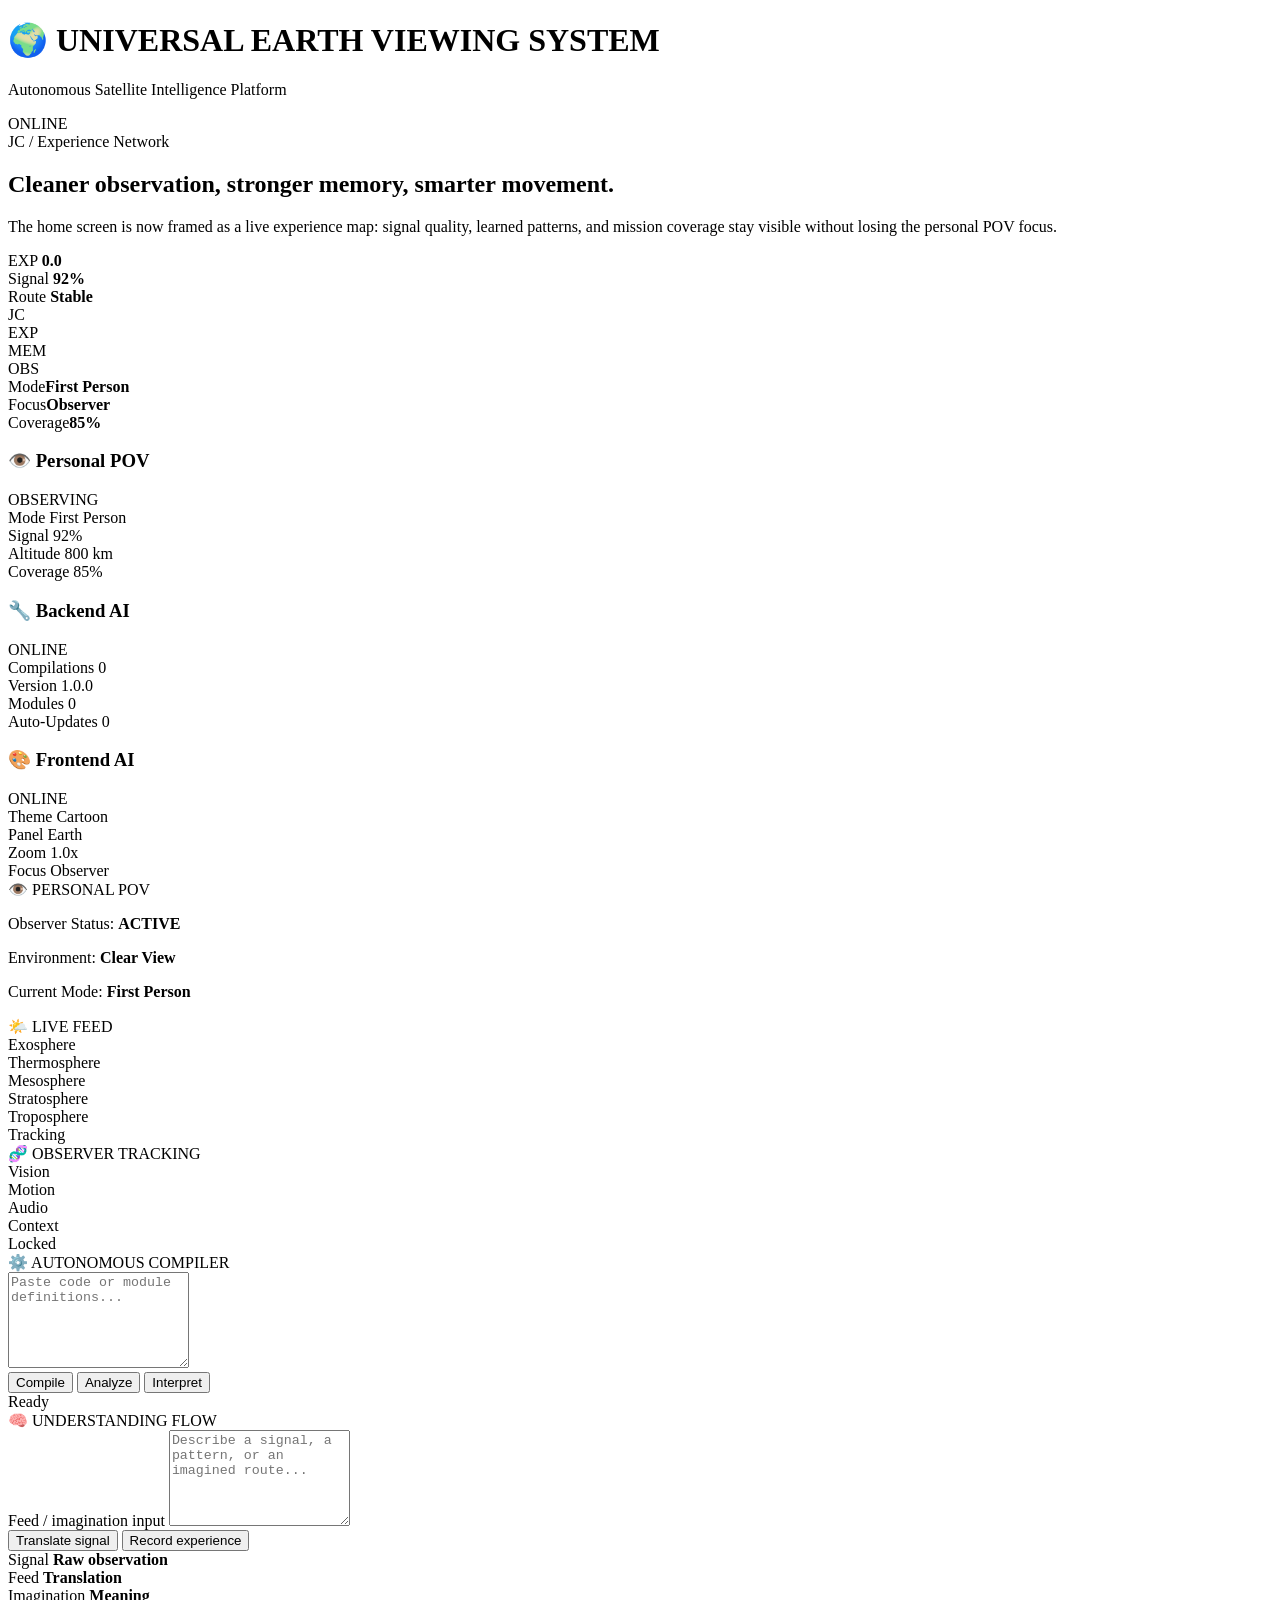
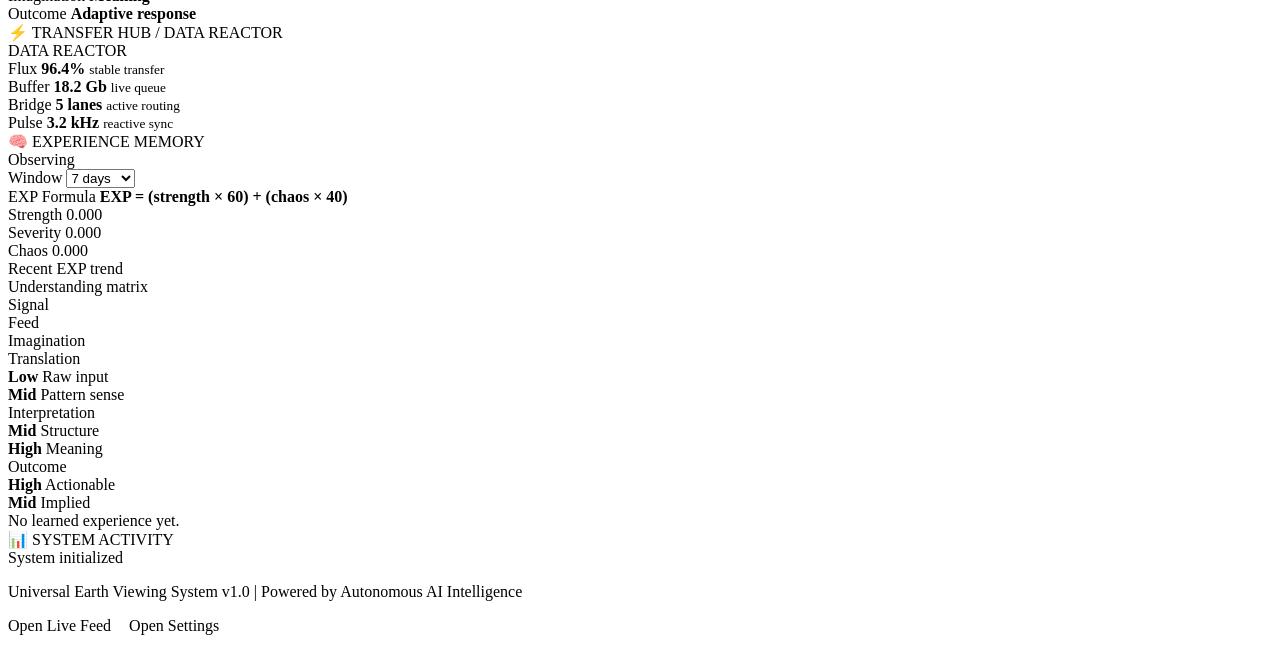
==== static/index.html @ 47e28f57 "Apply remaining changes Co-authored-by: jackcrouch3134-stack <340482380+jackcrouch3134-stack@users.n" ====
<!DOCTYPE html>
<html>
<head>
    <meta charset="UTF-8">
    <meta name="viewport" content="width=device-width, initial-scale=1.0">
    <title>Universal Earth Viewing System</title>
    <link rel="icon" type="image/png" href="/icons/app-icon.png">
    <link rel="apple-touch-icon" href="/icons/app-icon.png">
    <link rel="stylesheet" href="/style.css">
</head>
<body>
    <div class="container">
        <!-- HEADER -->
        <header class="header">
            <div class="header-title">
                <h1>🌍 UNIVERSAL EARTH VIEWING SYSTEM</h1>
                <p class="subtitle">Autonomous Satellite Intelligence Platform</p>
            </div>
            <div class="header-status">
                <div class="status-indicator" id="systemStatus">
                    <span class="pulse"></span> ONLINE
                </div>
            </div>
        </header>

        <section class="mission-panel">
            <div class="mission-brief">
                <div class="eyebrow">JC / Experience Network</div>
                <h2>Cleaner observation, stronger memory, smarter movement.</h2>
                <p>The home screen is now framed as a live experience map: signal quality, learned patterns, and mission coverage stay visible without losing the personal POV focus.</p>
                <div class="mission-stats">
                    <div class="stat-chip">
                        <span class="label">EXP</span>
                        <strong id="missionExpValue">0.0</strong>
                    </div>
                    <div class="stat-chip">
                        <span class="label">Signal</span>
                        <strong id="missionSignalValue">92%</strong>
                    </div>
                    <div class="stat-chip">
                        <span class="label">Route</span>
                        <strong id="missionRouteValue">Stable</strong>
                    </div>
                </div>
            </div>
            <div class="map-panel">
                <div class="mini-map">
                    <div class="map-grid"></div>
                    <div class="map-route route-one"></div>
                    <div class="map-route route-two"></div>
                    <div class="map-node node-alpha"><span>JC</span></div>
                    <div class="map-node node-beta"><span>EXP</span></div>
                    <div class="map-node node-gamma"><span>MEM</span></div>
                    <div class="map-node node-delta"><span>OBS</span></div>
                    <div class="map-scan"></div>
                </div>
                <div class="mini-hud">
                    <div class="hud-item"><span>Mode</span><strong id="hudModeValue">First Person</strong></div>
                    <div class="hud-item"><span>Focus</span><strong id="hudFocusValue">Observer</strong></div>
                    <div class="hud-item"><span>Coverage</span><strong id="coverageValue">85%</strong></div>
                </div>
            </div>
        </section>

        <!-- THREE AI AGENTS STATUS -->
        <section class="agents-panel personal-pov-overview">
            <div class="agent-card backend-ai personal-focus">
                <div class="agent-header">
                    <h3>👁️ Personal POV</h3>
                    <span class="agent-status online" id="userModeStatus">OBSERVING</span>
                </div>
                <div class="agent-metrics">
                    <div class="metric">
                        <span class="label">Mode</span>
                        <span class="value" id="personalMode">First Person</span>
                    </div>
                    <div class="metric">
                        <span class="label">Signal</span>
                        <span class="value" id="signalQuality">92%</span>
                    </div>
                    <div class="metric">
                        <span class="label">Altitude</span>
                        <span class="value" id="altitudeValue">800 km</span>
                    </div>
                    <div class="metric">
                        <span class="label">Coverage</span>
                        <span class="value" id="coverageValueSecondary">85%</span>
                    </div>
                </div>
            </div>

            <div class="agent-card backend-ai">
                <div class="agent-header">
                    <h3>🔧 Backend AI</h3>
                    <span class="agent-status online" id="backendStatus">ONLINE</span>
                </div>
                <div class="agent-metrics">
                    <div class="metric">
                        <span class="label">Compilations</span>
                        <span class="value" id="compilationCount">0</span>
                    </div>
                    <div class="metric">
                        <span class="label">Version</span>
                        <span class="value" id="versionDisplay">1.0.0</span>
                    </div>
                    <div class="metric">
                        <span class="label">Modules</span>
                        <span class="value" id="moduleCount">0</span>
                    </div>
                    <div class="metric">
                        <span class="label">Auto-Updates</span>
                        <span class="value" id="updateCount">0</span>
                    </div>
                </div>
            </div>

            <div class="agent-card frontend-ai">
                <div class="agent-header">
                    <h3>🎨 Frontend AI</h3>
                    <span class="agent-status online" id="frontendStatus">ONLINE</span>
                </div>
                <div class="agent-metrics">
                    <div class="metric">
                        <span class="label">Theme</span>
                        <span class="value">Cartoon</span>
                    </div>
                    <div class="metric">
                        <span class="label">Panel</span>
                        <span class="value" id="currentPanel">Earth</span>
                    </div>
                    <div class="metric">
                        <span class="label">Zoom</span>
                        <span class="value" id="zoomLevel">1.0x</span>
                    </div>
                    <div class="metric">
                        <span class="label">Focus</span>
                        <span class="value" id="focusName">Observer</span>
                    </div>
                </div>
            </div>
        </section>

        <!-- MAIN VIEWER GRID -->
        <section class="viewer-grid">
            <!-- LEFT PANEL: PERSONAL POV VIEW -->
            <div class="panel satellite-panel personal-pov-panel">
                <div class="panel-header">
                    👁️ PERSONAL POV
                </div>
                <div class="satellite-display" id="satelliteView">
                    <div class="pov-scope">
                        <div class="pov-viewport">
                            <div class="pov-glow"></div>
                            <div class="pov-avatar" aria-label="Personal point of view avatar">
                                <div class="head">
                                    <div class="face">
                                        <span class="eye left"></span>
                                        <span class="eye right"></span>
                                        <span class="mouth"></span>
                                    </div>
                                </div>
                                <div class="shoulders"></div>
                                <div class="camera"></div>
                                <div class="pov-scan-line"></div>
                            </div>
                        </div>
                    </div>
                    <div class="satellite-info personal-summary">
                        <p>Observer Status: <strong id="observerStatus">ACTIVE</strong></p>
                        <p>Environment: <strong id="environmentStatus">Clear View</strong></p>
                        <p>Current Mode: <strong id="currentMode">First Person</strong></p>
                    </div>
                </div>
            </div>

            <!-- CENTER PANEL: LIVE FEED / ENVIRONMENT -->
            <div class="panel atmosphere-panel">
                <div class="panel-header">
                    🌤️ LIVE FEED
                </div>
                <div class="atmosphere-display">
                    <div class="layer" style="--depth: 0">
                        <span>Exosphere</span>
                    </div>
                    <div class="layer" style="--depth: 1">
                        <span>Thermosphere</span>
                    </div>
                    <div class="layer" style="--depth: 2">
                        <span>Mesosphere</span>
                    </div>
                    <div class="layer" style="--depth: 3">
                        <span>Stratosphere</span>
                    </div>
                    <div class="layer" style="--depth: 4">
                        <span>Troposphere</span>
                    </div>
                    <div id="atmosphereStatus" class="status-text">Tracking</div>
                </div>
            </div>

            <!-- RIGHT PANEL: BIOLOGY SCAN -->
            <div class="panel biology-panel">
                <div class="panel-header">
                    🧬 OBSERVER TRACKING
                </div>
                <div class="biology-display">
                    <div class="scan-grid">
                        <div class="scan-item">Vision</div>
                        <div class="scan-item">Motion</div>
                        <div class="scan-item">Audio</div>
                        <div class="scan-item">Context</div>
                    </div>
                    <div id="bioStatus" class="status-text">Locked</div>
                </div>
            </div>
        </section>

        <!-- COMPILATION ENGINE -->
        <section class="panel compiler-panel">
            <div class="panel-header">
                ⚙️ AUTONOMOUS COMPILER
            </div>
            <div class="compiler-interface">
                <div class="input-section">
                    <textarea id="codeInput" placeholder="Paste code or module definitions..." rows="6"></textarea>
                </div>
                <div class="button-row">
                    <button id="compileBtn" class="btn btn-primary">Compile</button>
                    <button id="analyzeBtn" class="btn btn-secondary">Analyze</button>
                    <button id="interpretBtn" class="btn btn-tertiary">Interpret</button>
                </div>
                <div id="compilerStatus" class="compiler-status">Ready</div>
            </div>
        </section>

        <section class="panel understanding-panel">
            <div class="panel-header">
                🧠 UNDERSTANDING FLOW
            </div>
            <div class="understanding-layout">
                <div class="understanding-input-block">
                    <label for="feedInput">Feed / imagination input</label>
                    <textarea id="feedInput" rows="6" placeholder="Describe a signal, a pattern, or an imagined route..."></textarea>
                    <div class="understanding-actions">
                        <button id="translateSignalBtn" class="btn btn-primary">Translate signal</button>
                        <button id="recordExperienceBtn" class="btn btn-secondary">Record experience</button>
                    </div>
                </div>
                <div class="understanding-pipeline">
                    <div class="flow-card">
                        <span class="flow-label">Signal</span>
                        <strong id="signalFlow">Raw observation</strong>
                    </div>
                    <div class="flow-card">
                        <span class="flow-label">Feed</span>
                        <strong id="feedFlow">Translation</strong>
                    </div>
                    <div class="flow-card">
                        <span class="flow-label">Imagination</span>
                        <strong id="imaginationFlow">Meaning</strong>
                    </div>
                    <div class="flow-card">
                        <span class="flow-label">Outcome</span>
                        <strong id="outcomeFlow">Adaptive response</strong>
                    </div>
                </div>
            </div>
        </section>

        <section class="panel transfer-hub-panel">
            <div class="panel-header">
                ⚡ TRANSFER HUB / DATA REACTOR
            </div>
            <div class="reactor-layout">
                <div class="reactor-core">
                    <div class="reactor-ring ring-one"></div>
                    <div class="reactor-ring ring-two"></div>
                    <div class="reactor-ring ring-three"></div>
                    <div class="reactor-core-label">DATA REACTOR</div>
                </div>
                <div class="reactor-metrics">
                    <div class="reactor-card">
                        <span class="label">Flux</span>
                        <strong>96.4%</strong>
                        <small>stable transfer</small>
                    </div>
                    <div class="reactor-card">
                        <span class="label">Buffer</span>
                        <strong>18.2 Gb</strong>
                        <small>live queue</small>
                    </div>
                    <div class="reactor-card">
                        <span class="label">Bridge</span>
                        <strong>5 lanes</strong>
                        <small>active routing</small>
                    </div>
                    <div class="reactor-card">
                        <span class="label">Pulse</span>
                        <strong>3.2 kHz</strong>
                        <small>reactive sync</small>
                    </div>
                </div>
            </div>
        </section>

        <!-- LEARNING EXPERIENCE -->
        <section class="panel activity-panel experience-panel">
            <div class="panel-header">
                🧠 EXPERIENCE MEMORY
            </div>
            <div class="experience-summary" id="learningStatus">Observing</div>
            <div class="experience-controls">
                <label for="rangeSelect">Window</label>
                <select id="rangeSelect">
                    <option value="7">7 days</option>
                    <option value="30">30 days</option>
                    <option value="90">90 days</option>
                </select>
            </div>
            <div class="formula-box">
                <span class="formula-label">EXP Formula</span>
                <strong id="formulaValue">EXP = (strength × 60) + (chaos × 40)</strong>
            </div>
            <div class="mini-metrics">
                <div class="mini-metric">
                    <span class="label">Strength</span>
                    <span class="value" id="strengthValue">0.000</span>
                </div>
                <div class="mini-metric">
                    <span class="label">Severity</span>
                    <span class="value" id="severityValue">0.000</span>
                </div>
                <div class="mini-metric">
                    <span class="label">Chaos</span>
                    <span class="value" id="chaosValue">0.000</span>
                </div>
            </div>
            <div class="trend-panel">
                <div class="trend-header">Recent EXP trend</div>
                <div class="trend-bar-list" id="trendBars"></div>
            </div>
            <div class="understanding-matrix">
                <div class="trend-header">Understanding matrix</div>
                <div class="matrix-grid">
                    <div class="matrix-header">Signal</div>
                    <div class="matrix-header">Feed</div>
                    <div class="matrix-header">Imagination</div>

                    <div class="matrix-row-label">Translation</div>
                    <div class="matrix-cell low"><strong>Low</strong> Raw input</div>
                    <div class="matrix-cell mid"><strong>Mid</strong> Pattern sense</div>

                    <div class="matrix-row-label">Interpretation</div>
                    <div class="matrix-cell mid"><strong>Mid</strong> Structure</div>
                    <div class="matrix-cell high"><strong>High</strong> Meaning</div>

                    <div class="matrix-row-label">Outcome</div>
                    <div class="matrix-cell high"><strong>High</strong> Actionable</div>
                    <div class="matrix-cell mid"><strong>Mid</strong> Implied</div>
                </div>
            </div>
            <div class="experience-list" id="experienceList">
                <div class="activity-item">No learned experience yet.</div>
            </div>
        </section>

        <!-- RECENT ACTIVITY -->
        <section class="panel activity-panel">
            <div class="panel-header">
                📊 SYSTEM ACTIVITY
            </div>
            <div class="activity-list" id="recentModules">
                <div class="activity-item">System initialized</div>
            </div>
        </section>

        <!-- FOOTER -->
        <footer class="footer">
            <p>Universal Earth Viewing System v1.0 | Powered by Autonomous AI Intelligence</p>
            <p>
                <a href="/feed" style="color: var(--cyan); text-decoration: none; margin-right: 14px;">Open Live Feed</a>
                <a href="/settings" style="color: var(--cyan); text-decoration: none;">Open Settings</a>
            </p>
        </footer>
    </div>

    <script src="/app.js"></script>
</body>
</html>
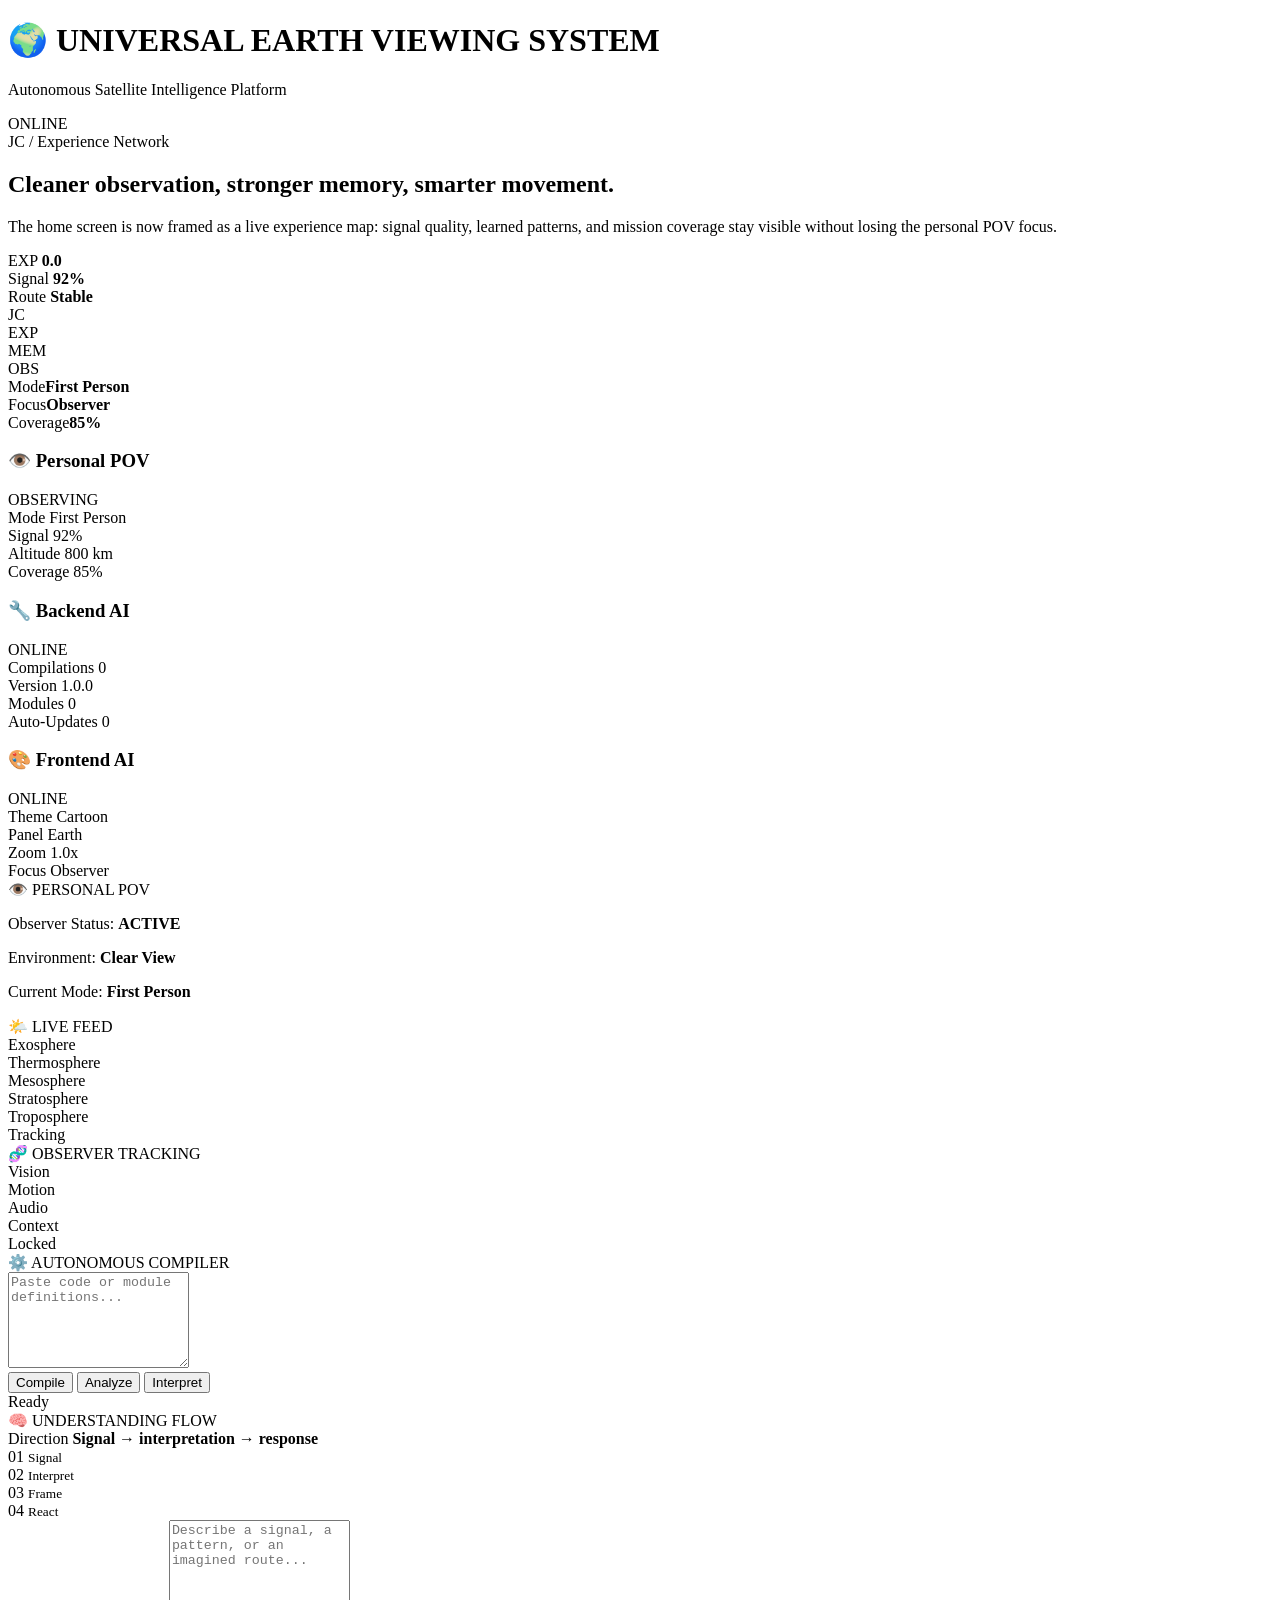
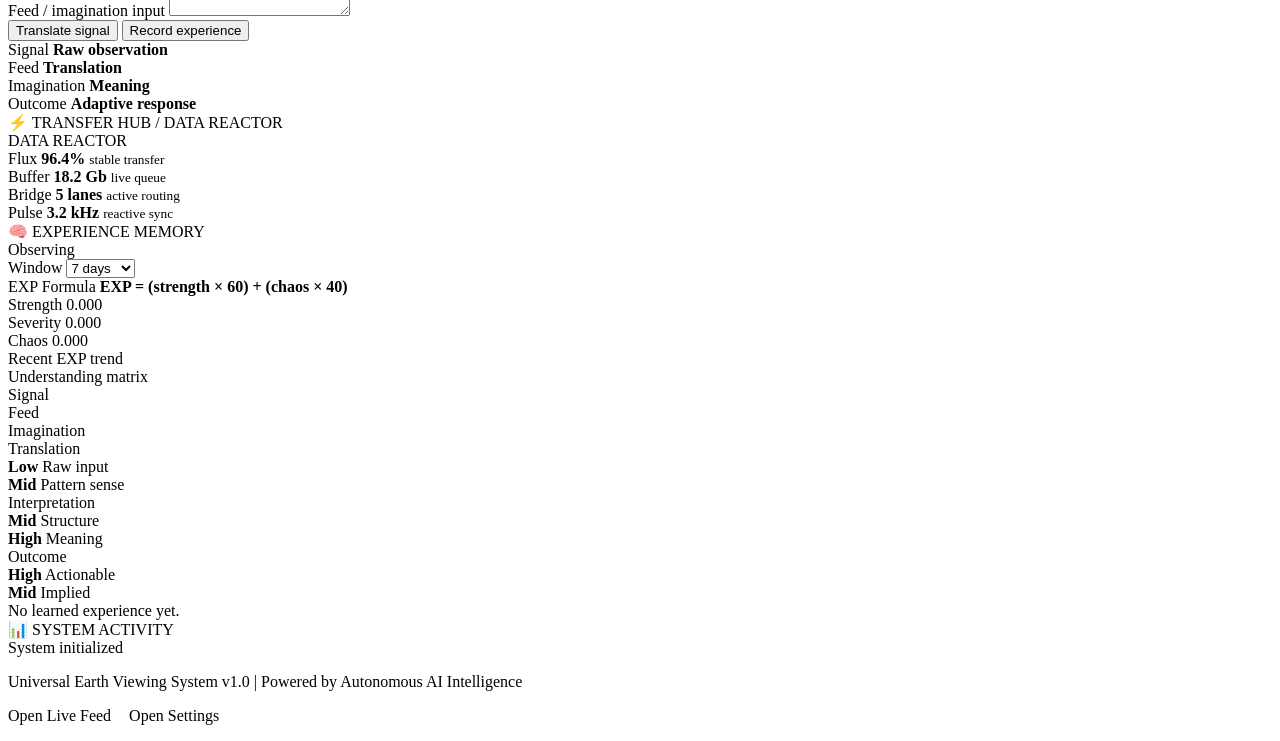
==== commit 78fbfdf4: "Apply remaining changes Co-authored-by: jackcrouch3134-stack <340482380+jackcrouch3134-stack@users.n" ====
--- a/static/index.html
+++ b/static/index.html
@@ -237,6 +237,30 @@
             <div class="panel-header">
                 🧠 UNDERSTANDING FLOW
             </div>
+            <div class="thought-direction-wrap">
+                <div class="thought-direction-status">
+                    <span class="status-tag">Direction</span>
+                    <strong id="thoughtDirectionStatus">Signal → interpretation → response</strong>
+                </div>
+                <div class="direction-steps">
+                    <div class="direction-step active">
+                        <span>01</span>
+                        <small>Signal</small>
+                    </div>
+                    <div class="direction-step">
+                        <span>02</span>
+                        <small>Interpret</small>
+                    </div>
+                    <div class="direction-step">
+                        <span>03</span>
+                        <small>Frame</small>
+                    </div>
+                    <div class="direction-step">
+                        <span>04</span>
+                        <small>React</small>
+                    </div>
+                </div>
+            </div>
             <div class="understanding-layout">
                 <div class="understanding-input-block">
                     <label for="feedInput">Feed / imagination input</label>
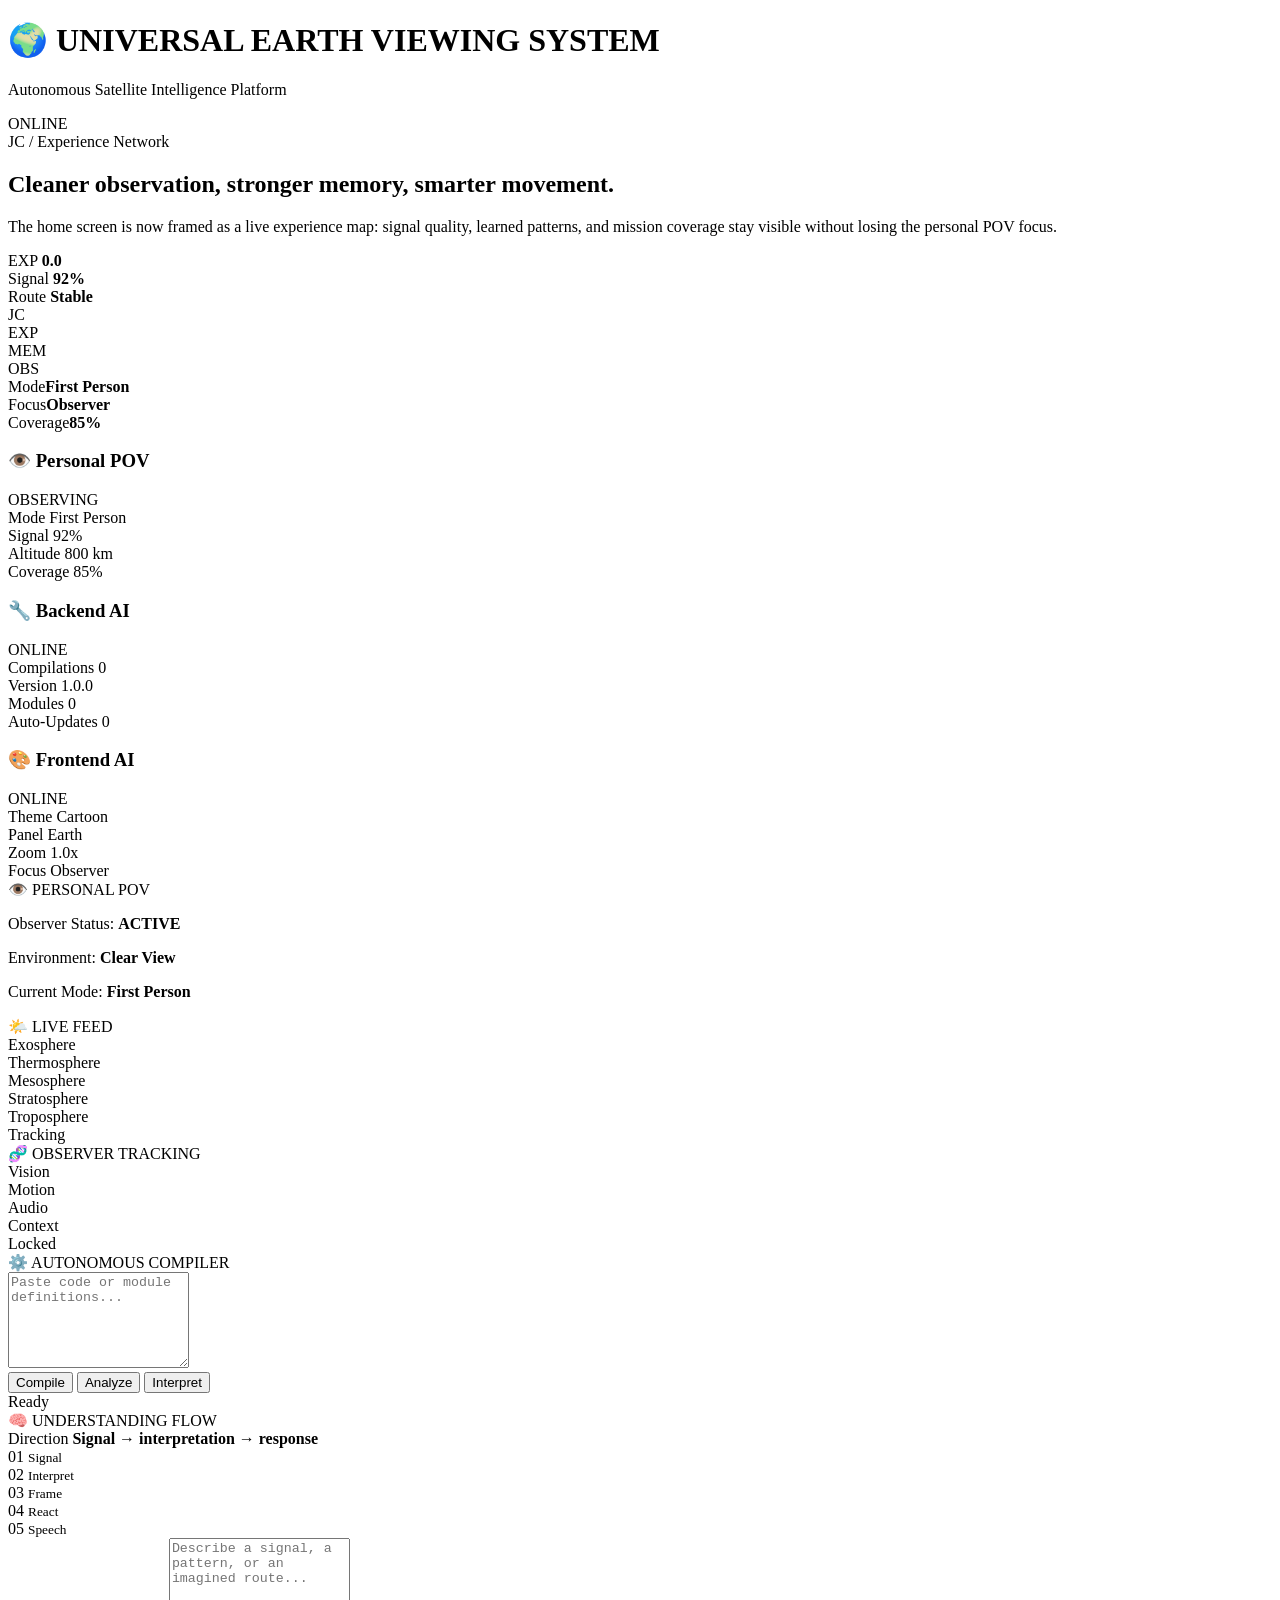
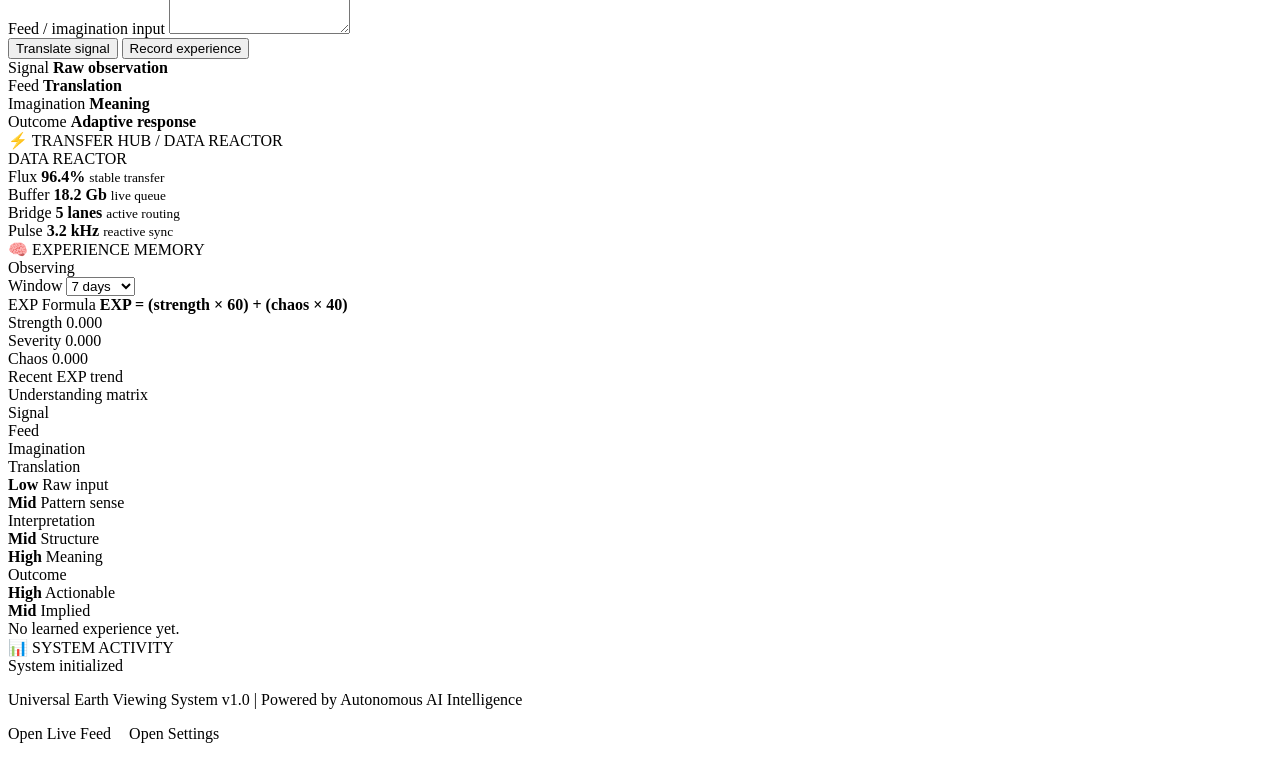
==== commit 8df75abe: "Apply remaining changes Co-authored-by: jackcrouch3134-stack <340482380+jackcrouch3134-stack@users.n" ====
--- a/static/index.html
+++ b/static/index.html
@@ -259,6 +259,10 @@
                         <span>04</span>
                         <small>React</small>
                     </div>
+                    <div class="direction-step">
+                        <span>05</span>
+                        <small>Speech</small>
+                    </div>
                 </div>
             </div>
             <div class="understanding-layout">
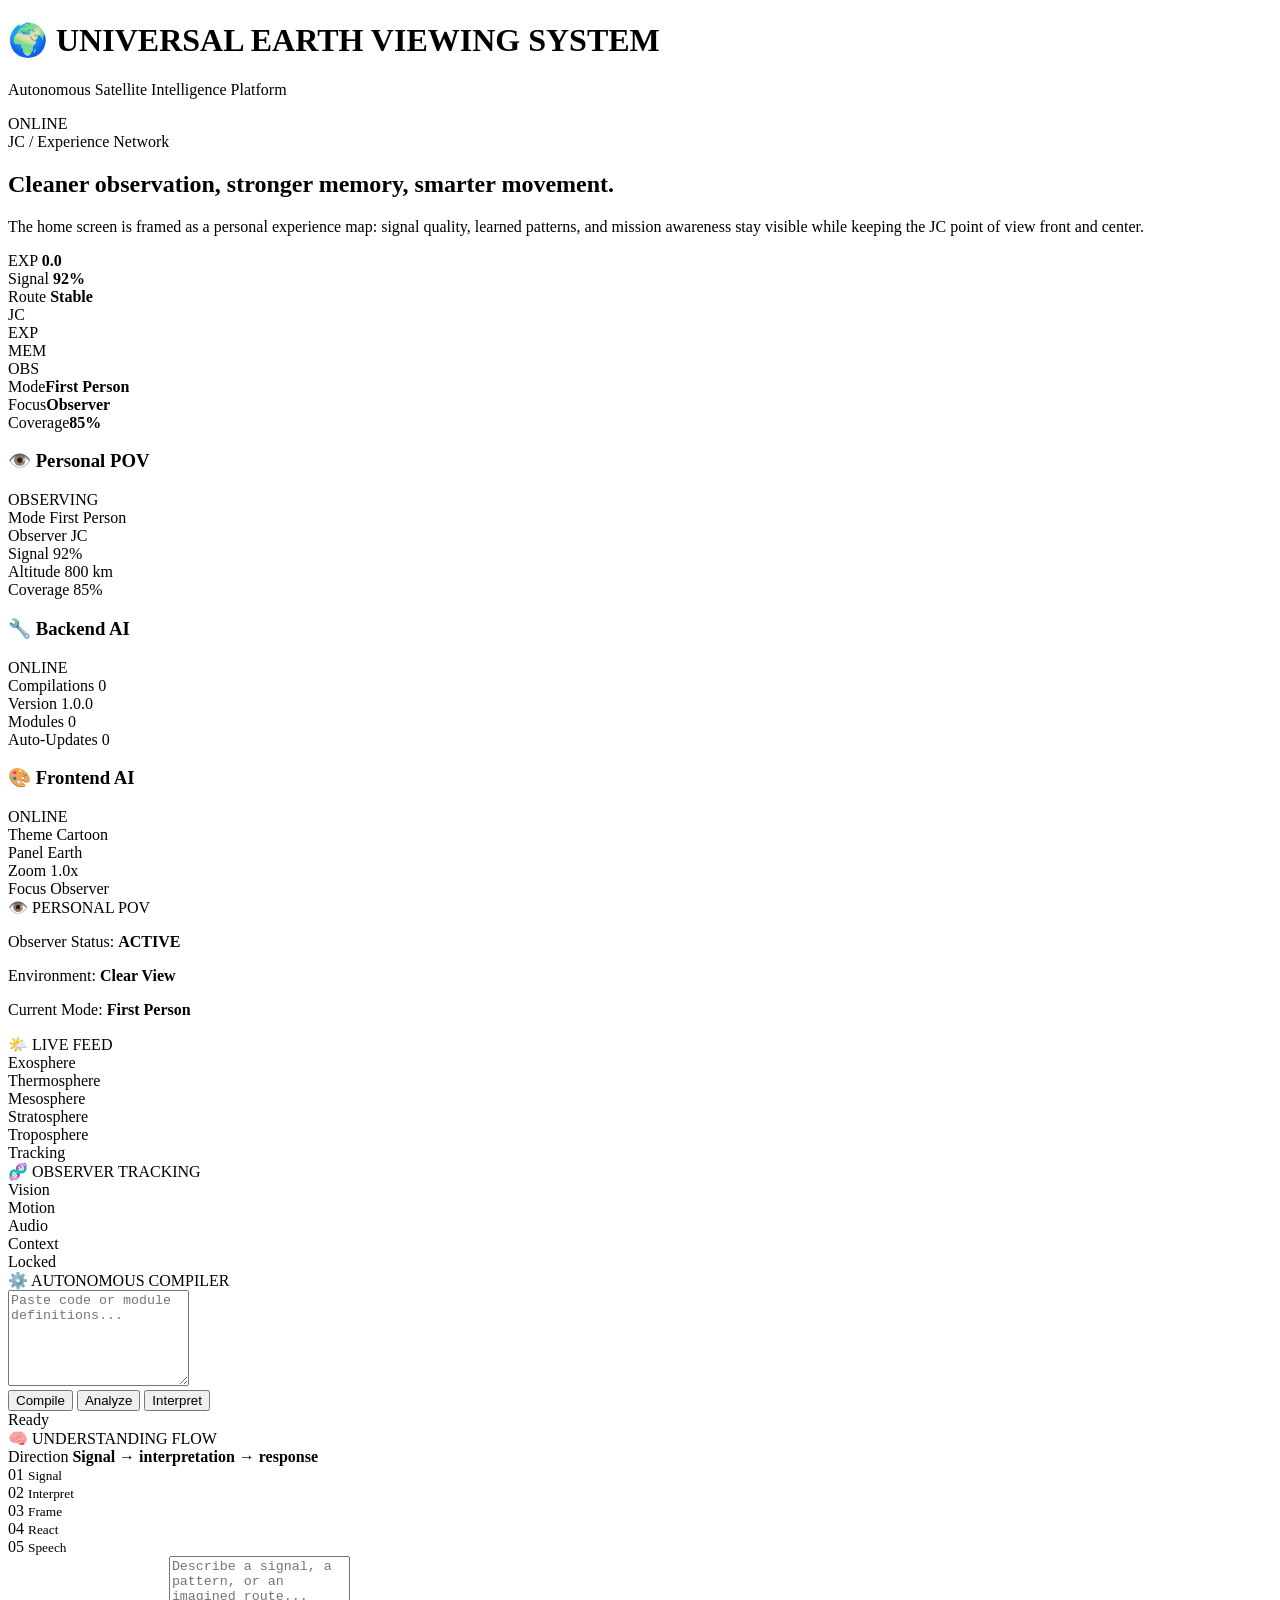
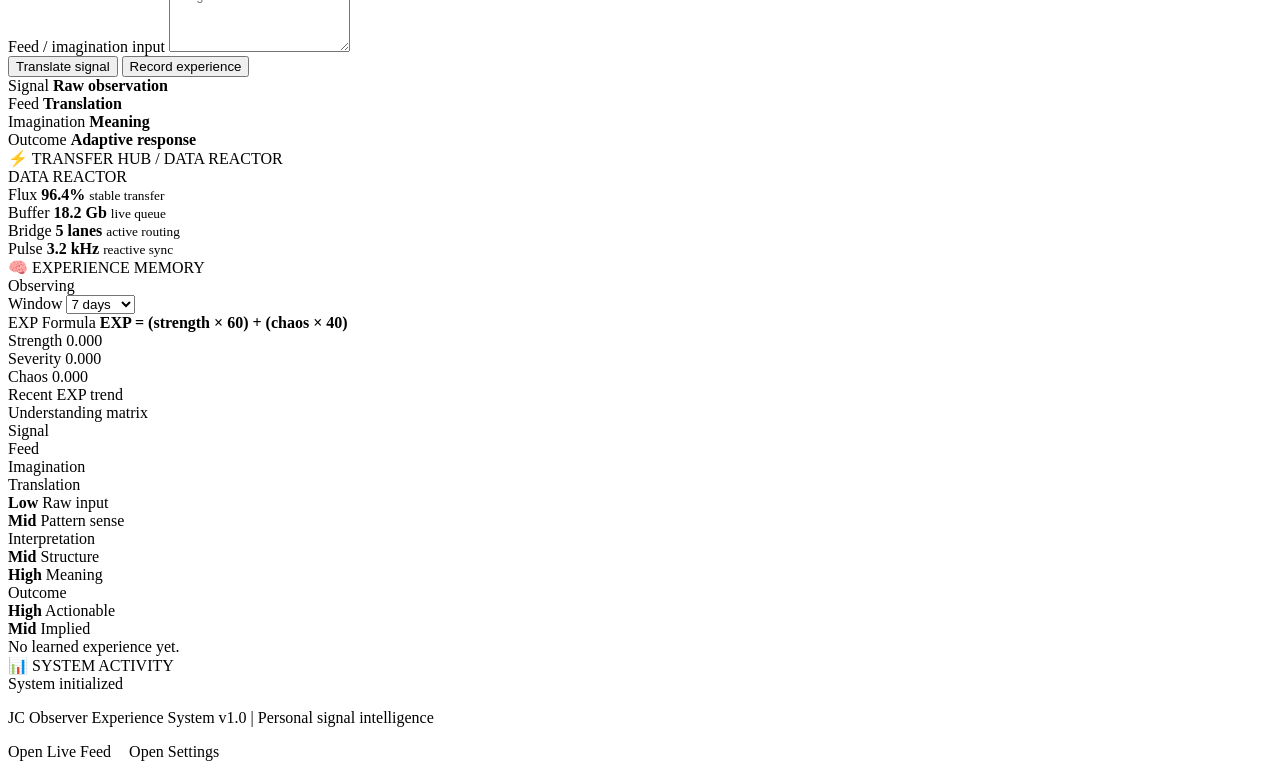
==== commit 8db1113e: "Personalization profile added to the viewer dashboard Co-authored-by: jackcrouch3134-stack <34048238" ====
--- a/static/index.html
+++ b/static/index.html
@@ -25,9 +25,9 @@
 
         <section class="mission-panel">
             <div class="mission-brief">
-                <div class="eyebrow">JC / Experience Network</div>
-                <h2>Cleaner observation, stronger memory, smarter movement.</h2>
-                <p>The home screen is now framed as a live experience map: signal quality, learned patterns, and mission coverage stay visible without losing the personal POV focus.</p>
+                <div class="eyebrow" id="profileIdentity">JC / Experience Network</div>
+                <h2 id="profileMissionTitle">Cleaner observation, stronger memory, smarter movement.</h2>
+                <p id="profileMissionSummary">The home screen is framed as a personal experience map: signal quality, learned patterns, and mission awareness stay visible while keeping the JC point of view front and center.</p>
                 <div class="mission-stats">
                     <div class="stat-chip">
                         <span class="label">EXP</span>
@@ -48,7 +48,7 @@
                     <div class="map-grid"></div>
                     <div class="map-route route-one"></div>
                     <div class="map-route route-two"></div>
-                    <div class="map-node node-alpha"><span>JC</span></div>
+                    <div class="map-node node-alpha"><span id="mapNodeJC">JC</span></div>
                     <div class="map-node node-beta"><span>EXP</span></div>
                     <div class="map-node node-gamma"><span>MEM</span></div>
                     <div class="map-node node-delta"><span>OBS</span></div>
@@ -73,6 +73,10 @@
                     <div class="metric">
                         <span class="label">Mode</span>
                         <span class="value" id="personalMode">First Person</span>
+                    </div>
+                    <div class="metric">
+                        <span class="label">Observer</span>
+                        <span class="value" id="observerNameValue">JC</span>
                     </div>
                     <div class="metric">
                         <span class="label">Signal</span>
@@ -404,7 +408,7 @@
 
         <!-- FOOTER -->
         <footer class="footer">
-            <p>Universal Earth Viewing System v1.0 | Powered by Autonomous AI Intelligence</p>
+            <p id="footerLine">JC Observer Experience System v1.0 | Personal signal intelligence</p>
             <p>
                 <a href="/feed" style="color: var(--cyan); text-decoration: none; margin-right: 14px;">Open Live Feed</a>
                 <a href="/settings" style="color: var(--cyan); text-decoration: none;">Open Settings</a>
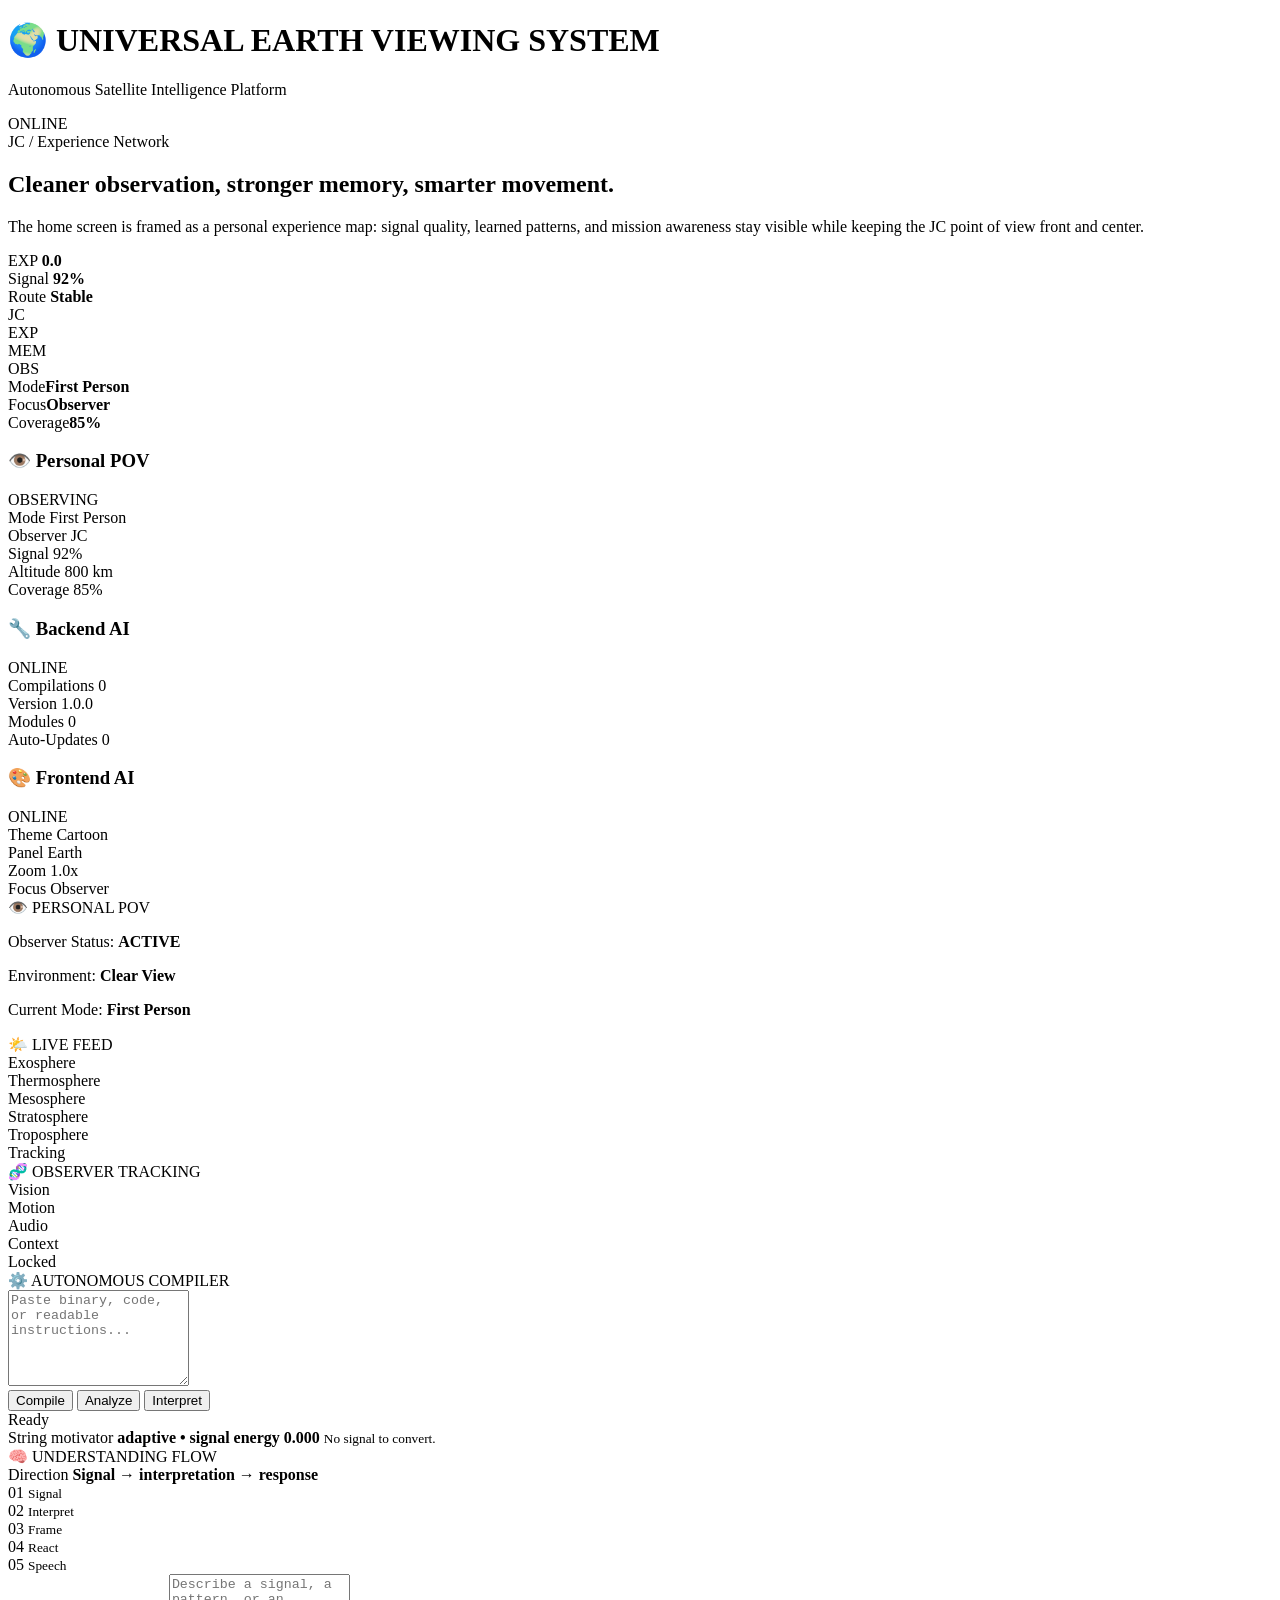
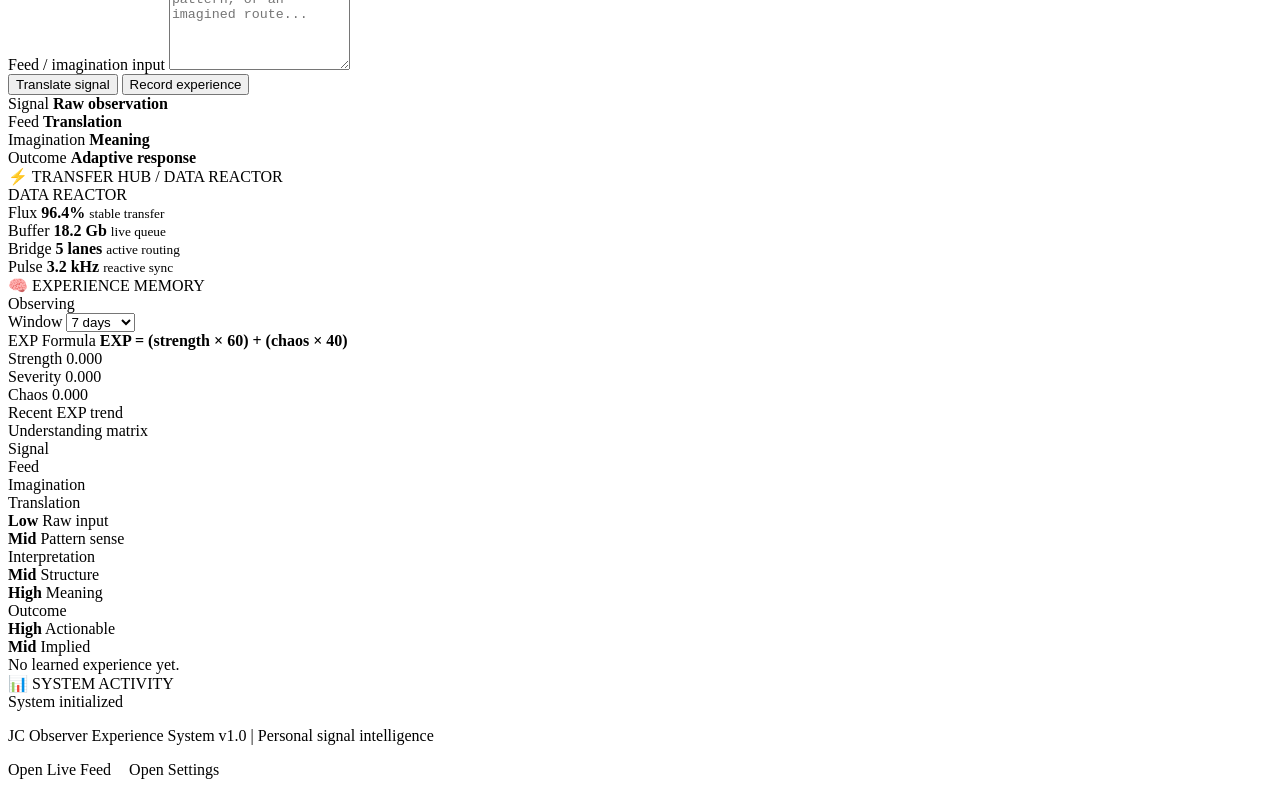
==== commit de27a95f: "Add string motivator and energy relationship system for binary-to-readable code conversion Co-author" ====
--- a/static/index.html
+++ b/static/index.html
@@ -226,7 +226,7 @@
             </div>
             <div class="compiler-interface">
                 <div class="input-section">
-                    <textarea id="codeInput" placeholder="Paste code or module definitions..." rows="6"></textarea>
+                    <textarea id="codeInput" placeholder="Paste binary, code, or readable instructions..." rows="6"></textarea>
                 </div>
                 <div class="button-row">
                     <button id="compileBtn" class="btn btn-primary">Compile</button>
@@ -234,6 +234,11 @@
                     <button id="interpretBtn" class="btn btn-tertiary">Interpret</button>
                 </div>
                 <div id="compilerStatus" class="compiler-status">Ready</div>
+                <div class="motivation-box">
+                    <span class="formula-label">String motivator</span>
+                    <strong id="motivationStatus">adaptive • signal energy 0.000</strong>
+                    <small id="motivationTranslation">No signal to convert.</small>
+                </div>
             </div>
         </section>
 
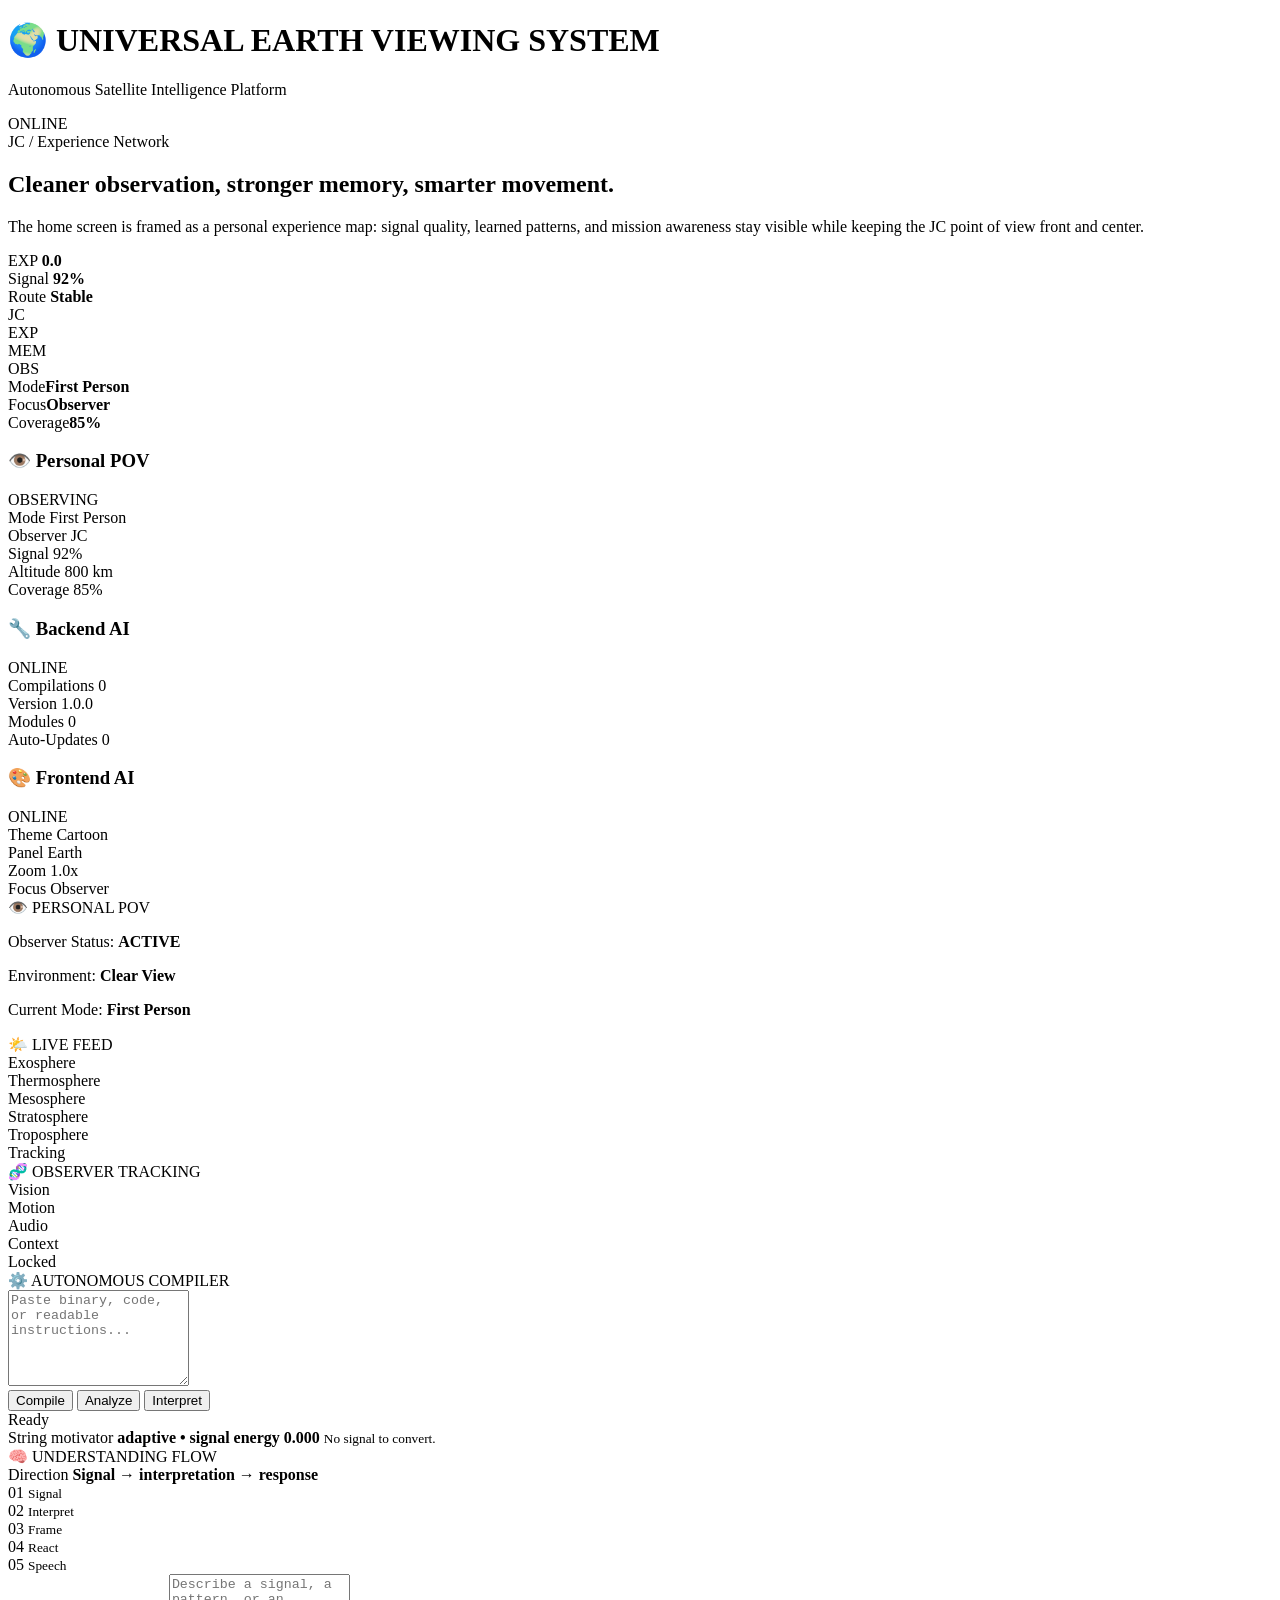
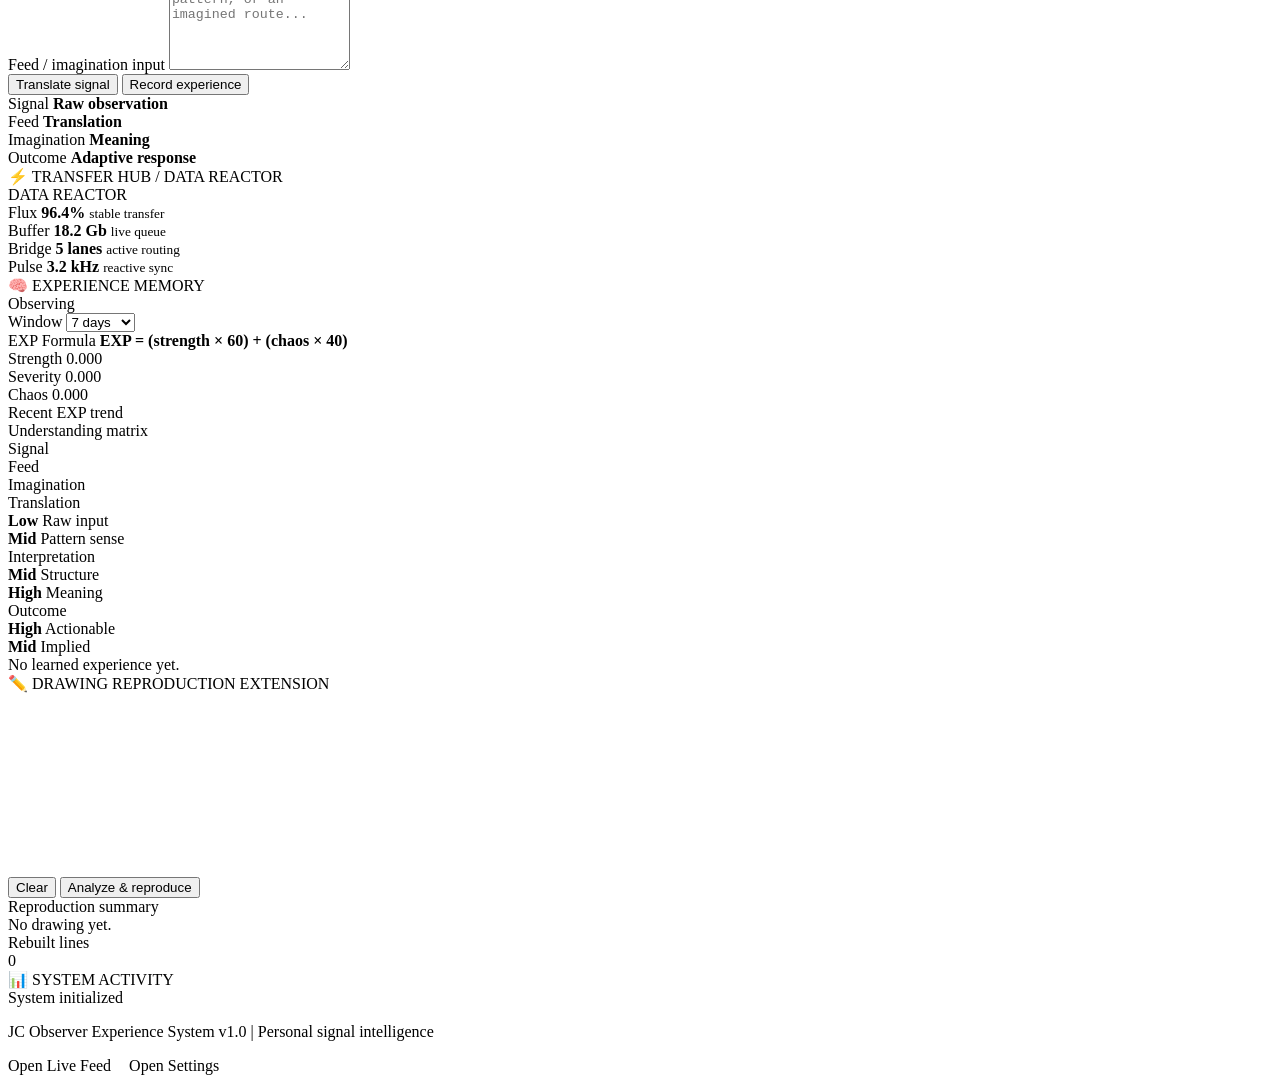
==== commit 6624159b: "Apply remaining changes Co-authored-by: jackcrouch3134-stack <340482380+jackcrouch3134-stack@users.n" ====
--- a/static/index.html
+++ b/static/index.html
@@ -401,6 +401,27 @@
             </div>
         </section>
 
+        <section class="panel drawing-panel">
+            <div class="panel-header">
+                ✏️ DRAWING REPRODUCTION EXTENSION
+            </div>
+            <div class="drawing-layout">
+                <div class="drawing-canvas-wrap">
+                    <canvas id="drawingCanvas" width="300" height="180"></canvas>
+                    <div class="drawing-controls">
+                        <button id="drawClearBtn" class="btn btn-secondary">Clear</button>
+                        <button id="drawAnalyzeBtn" class="btn btn-primary">Analyze &amp; reproduce</button>
+                    </div>
+                </div>
+                <div class="drawing-output">
+                    <div class="output-label">Reproduction summary</div>
+                    <div id="drawingSummary" class="drawing-summary">No drawing yet.</div>
+                    <div class="output-label">Rebuilt lines</div>
+                    <div id="drawingLines" class="drawing-lines">0</div>
+                </div>
+            </div>
+        </section>
+
         <!-- RECENT ACTIVITY -->
         <section class="panel activity-panel">
             <div class="panel-header">
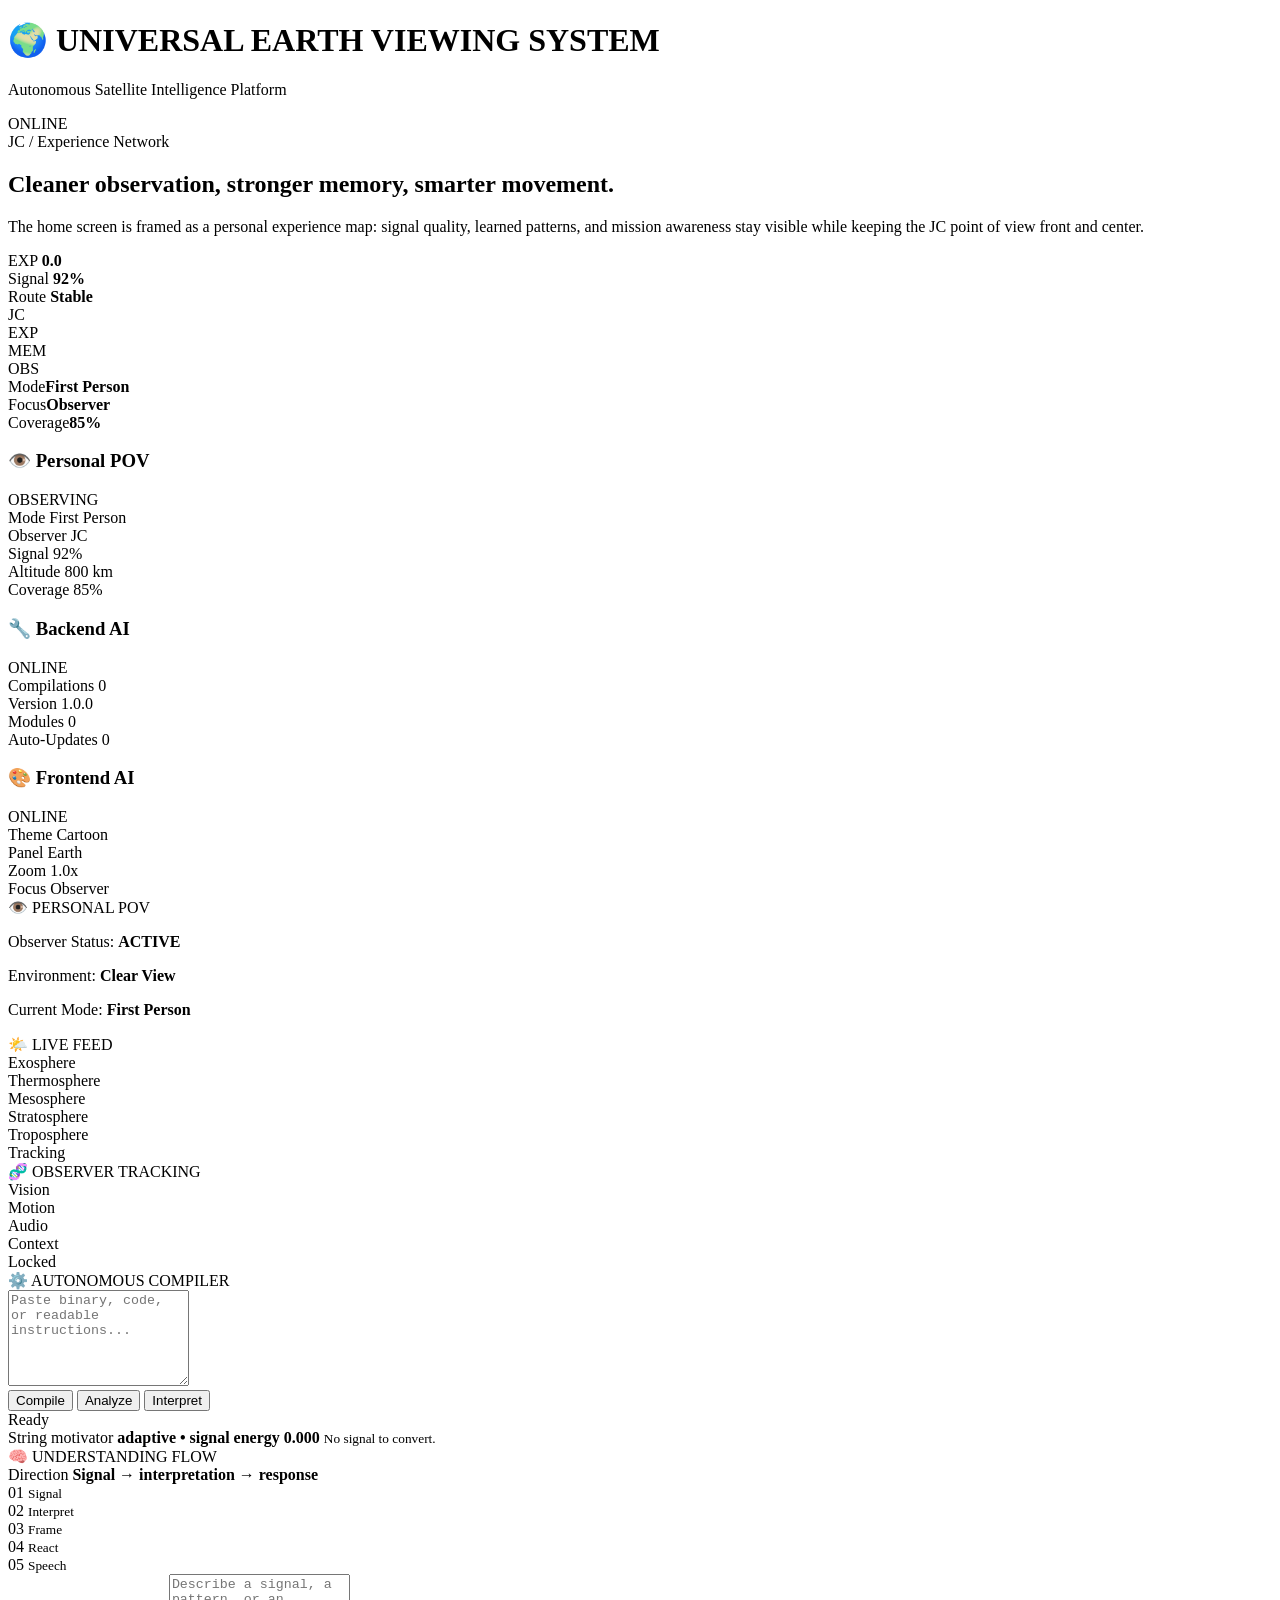
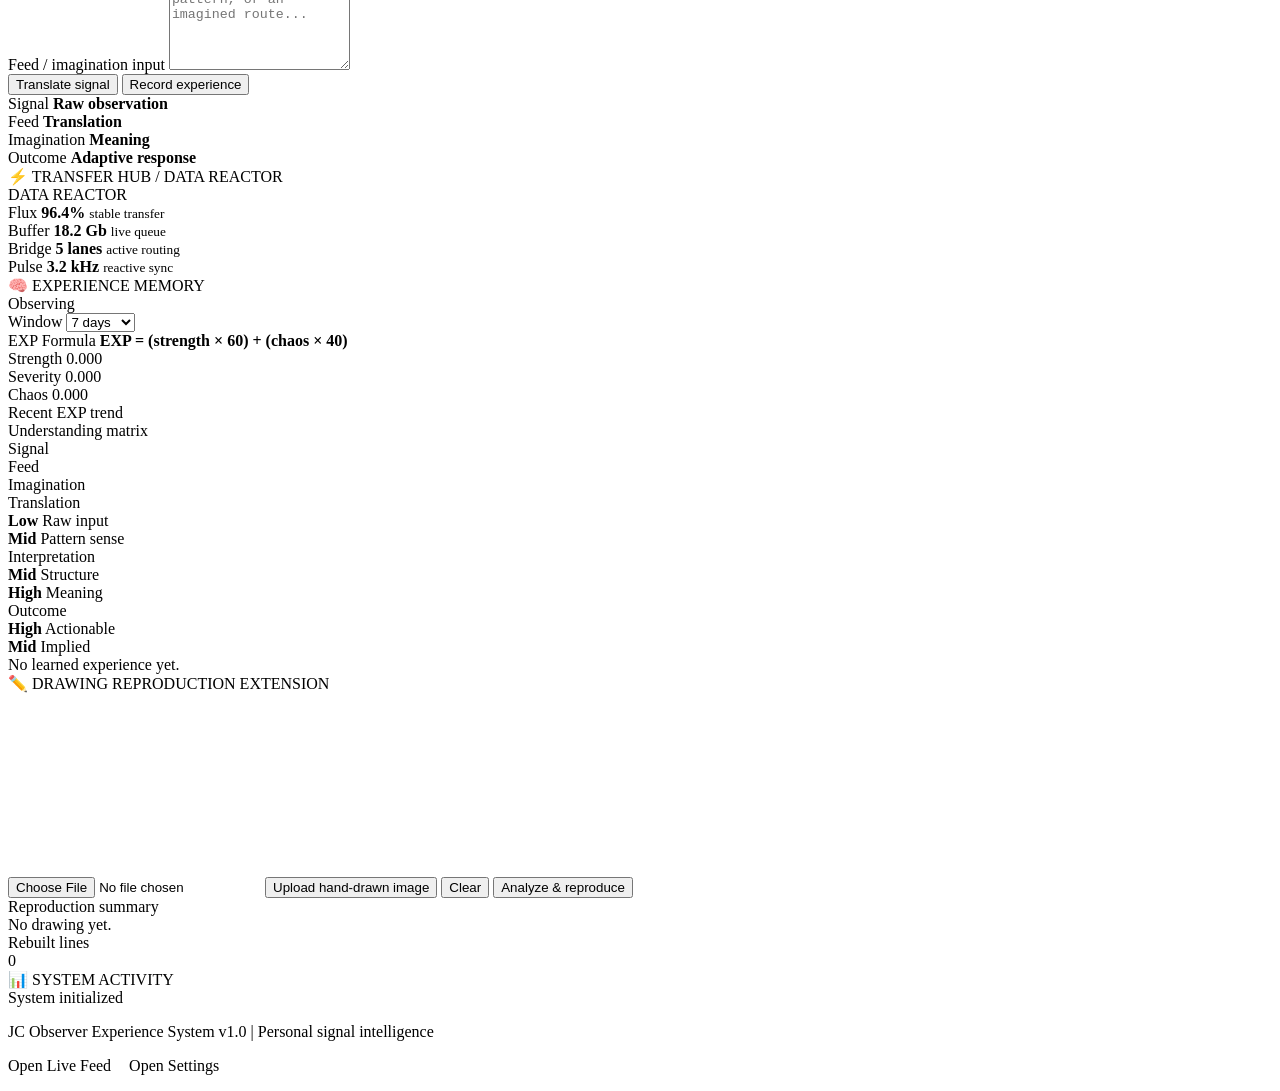
==== commit 6ee2048c: "Apply remaining changes Co-authored-by: jackcrouch3134-stack <340482380+jackcrouch3134-stack@users.n" ====
--- a/static/index.html
+++ b/static/index.html
@@ -409,6 +409,8 @@
                 <div class="drawing-canvas-wrap">
                     <canvas id="drawingCanvas" width="300" height="180"></canvas>
                     <div class="drawing-controls">
+                        <input id="drawingUpload" type="file" accept="image/*" class="drawing-upload-input" />
+                        <button id="drawUploadBtn" class="btn btn-secondary">Upload hand-drawn image</button>
                         <button id="drawClearBtn" class="btn btn-secondary">Clear</button>
                         <button id="drawAnalyzeBtn" class="btn btn-primary">Analyze &amp; reproduce</button>
                     </div>
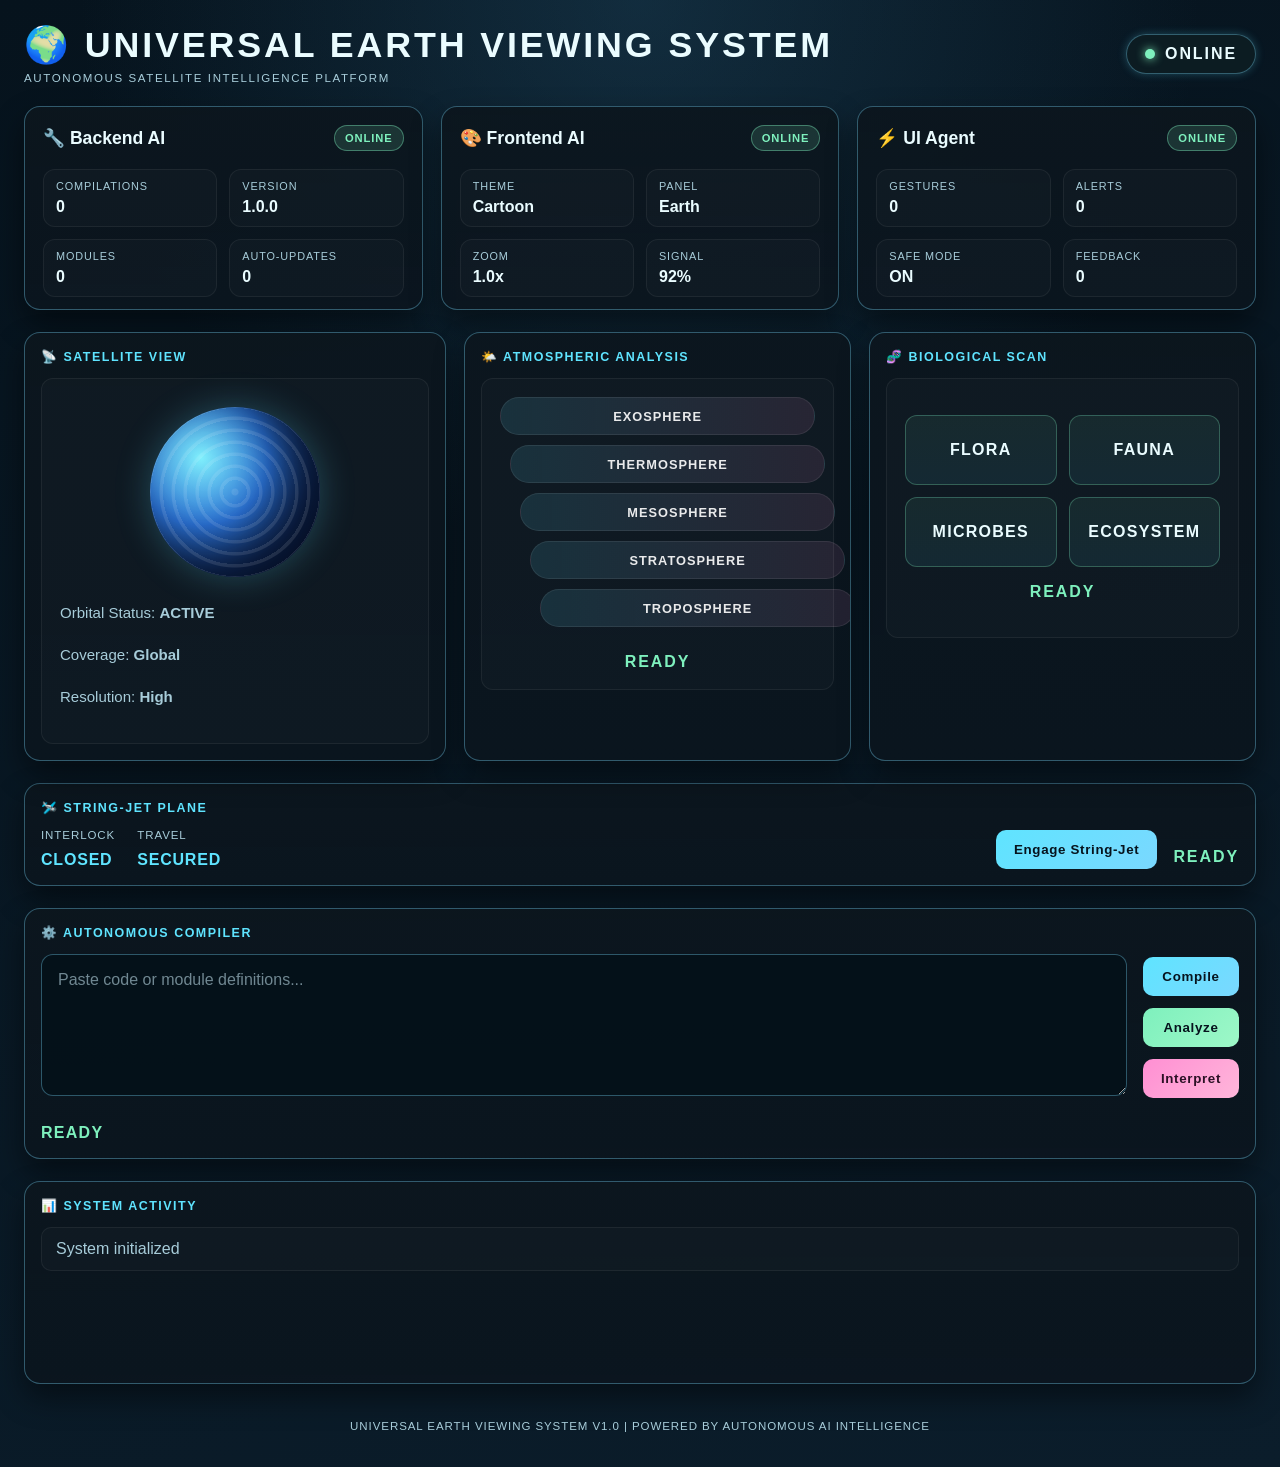
==== commit e0e714dc: "Add string-jet plane: engaging opens the interlock and accessalizes travel - string_jet.py: StringJe" ====
--- a/static/index.html
+++ b/static/index.html
@@ -4,9 +4,7 @@
     <meta charset="UTF-8">
     <meta name="viewport" content="width=device-width, initial-scale=1.0">
     <title>Universal Earth Viewing System</title>
-    <link rel="icon" type="image/png" href="/icons/app-icon.png">
-    <link rel="apple-touch-icon" href="/icons/app-icon.png">
-    <link rel="stylesheet" href="/style.css">
+    <link rel="stylesheet" href="/static/style.css">
 </head>
 <body>
     <div class="container">
@@ -23,76 +21,8 @@
             </div>
         </header>
 
-        <section class="mission-panel">
-            <div class="mission-brief">
-                <div class="eyebrow" id="profileIdentity">JC / Experience Network</div>
-                <h2 id="profileMissionTitle">Cleaner observation, stronger memory, smarter movement.</h2>
-                <p id="profileMissionSummary">The home screen is framed as a personal experience map: signal quality, learned patterns, and mission awareness stay visible while keeping the JC point of view front and center.</p>
-                <div class="mission-stats">
-                    <div class="stat-chip">
-                        <span class="label">EXP</span>
-                        <strong id="missionExpValue">0.0</strong>
-                    </div>
-                    <div class="stat-chip">
-                        <span class="label">Signal</span>
-                        <strong id="missionSignalValue">92%</strong>
-                    </div>
-                    <div class="stat-chip">
-                        <span class="label">Route</span>
-                        <strong id="missionRouteValue">Stable</strong>
-                    </div>
-                </div>
-            </div>
-            <div class="map-panel">
-                <div class="mini-map">
-                    <div class="map-grid"></div>
-                    <div class="map-route route-one"></div>
-                    <div class="map-route route-two"></div>
-                    <div class="map-node node-alpha"><span id="mapNodeJC">JC</span></div>
-                    <div class="map-node node-beta"><span>EXP</span></div>
-                    <div class="map-node node-gamma"><span>MEM</span></div>
-                    <div class="map-node node-delta"><span>OBS</span></div>
-                    <div class="map-scan"></div>
-                </div>
-                <div class="mini-hud">
-                    <div class="hud-item"><span>Mode</span><strong id="hudModeValue">First Person</strong></div>
-                    <div class="hud-item"><span>Focus</span><strong id="hudFocusValue">Observer</strong></div>
-                    <div class="hud-item"><span>Coverage</span><strong id="coverageValue">85%</strong></div>
-                </div>
-            </div>
-        </section>
-
         <!-- THREE AI AGENTS STATUS -->
-        <section class="agents-panel personal-pov-overview">
-            <div class="agent-card backend-ai personal-focus">
-                <div class="agent-header">
-                    <h3>👁️ Personal POV</h3>
-                    <span class="agent-status online" id="userModeStatus">OBSERVING</span>
-                </div>
-                <div class="agent-metrics">
-                    <div class="metric">
-                        <span class="label">Mode</span>
-                        <span class="value" id="personalMode">First Person</span>
-                    </div>
-                    <div class="metric">
-                        <span class="label">Observer</span>
-                        <span class="value" id="observerNameValue">JC</span>
-                    </div>
-                    <div class="metric">
-                        <span class="label">Signal</span>
-                        <span class="value" id="signalQuality">92%</span>
-                    </div>
-                    <div class="metric">
-                        <span class="label">Altitude</span>
-                        <span class="value" id="altitudeValue">800 km</span>
-                    </div>
-                    <div class="metric">
-                        <span class="label">Coverage</span>
-                        <span class="value" id="coverageValueSecondary">85%</span>
-                    </div>
-                </div>
-            </div>
-
+        <section class="agents-panel">
             <div class="agent-card backend-ai">
                 <div class="agent-header">
                     <h3>🔧 Backend AI</h3>
@@ -137,8 +67,33 @@
                         <span class="value" id="zoomLevel">1.0x</span>
                     </div>
                     <div class="metric">
-                        <span class="label">Focus</span>
-                        <span class="value" id="focusName">Observer</span>
+                        <span class="label">Signal</span>
+                        <span class="value" id="signalQuality">92%</span>
+                    </div>
+                </div>
+            </div>
+
+            <div class="agent-card ui-agent">
+                <div class="agent-header">
+                    <h3>⚡ UI Agent</h3>
+                    <span class="agent-status online" id="uiStatus">ONLINE</span>
+                </div>
+                <div class="agent-metrics">
+                    <div class="metric">
+                        <span class="label">Gestures</span>
+                        <span class="value" id="gestureCount">0</span>
+                    </div>
+                    <div class="metric">
+                        <span class="label">Alerts</span>
+                        <span class="value" id="alertCount">0</span>
+                    </div>
+                    <div class="metric">
+                        <span class="label">Safe Mode</span>
+                        <span class="value" id="safeMode">ON</span>
+                    </div>
+                    <div class="metric">
+                        <span class="label">Feedback</span>
+                        <span class="value" id="feedbackCount">0</span>
                     </div>
                 </div>
             </div>
@@ -146,41 +101,27 @@
 
         <!-- MAIN VIEWER GRID -->
         <section class="viewer-grid">
-            <!-- LEFT PANEL: PERSONAL POV VIEW -->
-            <div class="panel satellite-panel personal-pov-panel">
+            <!-- LEFT PANEL: SATELLITE VIEW -->
+            <div class="panel satellite-panel">
                 <div class="panel-header">
-                    👁️ PERSONAL POV
+                    📡 SATELLITE VIEW
                 </div>
                 <div class="satellite-display" id="satelliteView">
-                    <div class="pov-scope">
-                        <div class="pov-viewport">
-                            <div class="pov-glow"></div>
-                            <div class="pov-avatar" aria-label="Personal point of view avatar">
-                                <div class="head">
-                                    <div class="face">
-                                        <span class="eye left"></span>
-                                        <span class="eye right"></span>
-                                        <span class="mouth"></span>
-                                    </div>
-                                </div>
-                                <div class="shoulders"></div>
-                                <div class="camera"></div>
-                                <div class="pov-scan-line"></div>
-                            </div>
-                        </div>
-                    </div>
-                    <div class="satellite-info personal-summary">
-                        <p>Observer Status: <strong id="observerStatus">ACTIVE</strong></p>
-                        <p>Environment: <strong id="environmentStatus">Clear View</strong></p>
-                        <p>Current Mode: <strong id="currentMode">First Person</strong></p>
-                    </div>
-                </div>
-            </div>
-
-            <!-- CENTER PANEL: LIVE FEED / ENVIRONMENT -->
+                    <div class="earth-sphere">
+                        <div class="earth-rotation"></div>
+                    </div>
+                    <div class="satellite-info">
+                        <p>Orbital Status: <strong>ACTIVE</strong></p>
+                        <p>Coverage: <strong>Global</strong></p>
+                        <p>Resolution: <strong>High</strong></p>
+                    </div>
+                </div>
+            </div>
+
+            <!-- CENTER PANEL: ATMOSPHERE -->
             <div class="panel atmosphere-panel">
                 <div class="panel-header">
-                    🌤️ LIVE FEED
+                    🌤️ ATMOSPHERIC ANALYSIS
                 </div>
                 <div class="atmosphere-display">
                     <div class="layer" style="--depth: 0">
@@ -198,24 +139,45 @@
                     <div class="layer" style="--depth: 4">
                         <span>Troposphere</span>
                     </div>
-                    <div id="atmosphereStatus" class="status-text">Tracking</div>
+                    <div id="atmosphereStatus" class="status-text">Ready</div>
                 </div>
             </div>
 
             <!-- RIGHT PANEL: BIOLOGY SCAN -->
             <div class="panel biology-panel">
                 <div class="panel-header">
-                    🧬 OBSERVER TRACKING
+                    🧬 BIOLOGICAL SCAN
                 </div>
                 <div class="biology-display">
                     <div class="scan-grid">
-                        <div class="scan-item">Vision</div>
-                        <div class="scan-item">Motion</div>
-                        <div class="scan-item">Audio</div>
-                        <div class="scan-item">Context</div>
-                    </div>
-                    <div id="bioStatus" class="status-text">Locked</div>
-                </div>
+                        <div class="scan-item">Flora</div>
+                        <div class="scan-item">Fauna</div>
+                        <div class="scan-item">Microbes</div>
+                        <div class="scan-item">Ecosystem</div>
+                    </div>
+                    <div id="bioStatus" class="status-text">Ready</div>
+                </div>
+            </div>
+        </section>
+
+        <!-- STRING-JET PLANE -->
+        <section class="panel string-jet-panel">
+            <div class="panel-header">
+                🛩️ STRING-JET PLANE
+            </div>
+            <div class="string-jet-interface">
+                <div class="string-jet-stats">
+                    <div class="string-jet-stat">
+                        <span class="label">Interlock</span>
+                        <span class="value" id="interlockState">CLOSED</span>
+                    </div>
+                    <div class="string-jet-stat">
+                        <span class="label">Travel</span>
+                        <span class="value" id="travelState">SECURED</span>
+                    </div>
+                </div>
+                <button id="stringJetBtn" class="btn btn-primary">Engage String-Jet</button>
+                <div id="stringJetStatus" class="status-text">Ready</div>
             </div>
         </section>
 
@@ -226,7 +188,7 @@
             </div>
             <div class="compiler-interface">
                 <div class="input-section">
-                    <textarea id="codeInput" placeholder="Paste binary, code, or readable instructions..." rows="6"></textarea>
+                    <textarea id="codeInput" placeholder="Paste code or module definitions..." rows="6"></textarea>
                 </div>
                 <div class="button-row">
                     <button id="compileBtn" class="btn btn-primary">Compile</button>
@@ -234,193 +196,6 @@
                     <button id="interpretBtn" class="btn btn-tertiary">Interpret</button>
                 </div>
                 <div id="compilerStatus" class="compiler-status">Ready</div>
-                <div class="motivation-box">
-                    <span class="formula-label">String motivator</span>
-                    <strong id="motivationStatus">adaptive • signal energy 0.000</strong>
-                    <small id="motivationTranslation">No signal to convert.</small>
-                </div>
-            </div>
-        </section>
-
-        <section class="panel understanding-panel">
-            <div class="panel-header">
-                🧠 UNDERSTANDING FLOW
-            </div>
-            <div class="thought-direction-wrap">
-                <div class="thought-direction-status">
-                    <span class="status-tag">Direction</span>
-                    <strong id="thoughtDirectionStatus">Signal → interpretation → response</strong>
-                </div>
-                <div class="direction-steps">
-                    <div class="direction-step active">
-                        <span>01</span>
-                        <small>Signal</small>
-                    </div>
-                    <div class="direction-step">
-                        <span>02</span>
-                        <small>Interpret</small>
-                    </div>
-                    <div class="direction-step">
-                        <span>03</span>
-                        <small>Frame</small>
-                    </div>
-                    <div class="direction-step">
-                        <span>04</span>
-                        <small>React</small>
-                    </div>
-                    <div class="direction-step">
-                        <span>05</span>
-                        <small>Speech</small>
-                    </div>
-                </div>
-            </div>
-            <div class="understanding-layout">
-                <div class="understanding-input-block">
-                    <label for="feedInput">Feed / imagination input</label>
-                    <textarea id="feedInput" rows="6" placeholder="Describe a signal, a pattern, or an imagined route..."></textarea>
-                    <div class="understanding-actions">
-                        <button id="translateSignalBtn" class="btn btn-primary">Translate signal</button>
-                        <button id="recordExperienceBtn" class="btn btn-secondary">Record experience</button>
-                    </div>
-                </div>
-                <div class="understanding-pipeline">
-                    <div class="flow-card">
-                        <span class="flow-label">Signal</span>
-                        <strong id="signalFlow">Raw observation</strong>
-                    </div>
-                    <div class="flow-card">
-                        <span class="flow-label">Feed</span>
-                        <strong id="feedFlow">Translation</strong>
-                    </div>
-                    <div class="flow-card">
-                        <span class="flow-label">Imagination</span>
-                        <strong id="imaginationFlow">Meaning</strong>
-                    </div>
-                    <div class="flow-card">
-                        <span class="flow-label">Outcome</span>
-                        <strong id="outcomeFlow">Adaptive response</strong>
-                    </div>
-                </div>
-            </div>
-        </section>
-
-        <section class="panel transfer-hub-panel">
-            <div class="panel-header">
-                ⚡ TRANSFER HUB / DATA REACTOR
-            </div>
-            <div class="reactor-layout">
-                <div class="reactor-core">
-                    <div class="reactor-ring ring-one"></div>
-                    <div class="reactor-ring ring-two"></div>
-                    <div class="reactor-ring ring-three"></div>
-                    <div class="reactor-core-label">DATA REACTOR</div>
-                </div>
-                <div class="reactor-metrics">
-                    <div class="reactor-card">
-                        <span class="label">Flux</span>
-                        <strong>96.4%</strong>
-                        <small>stable transfer</small>
-                    </div>
-                    <div class="reactor-card">
-                        <span class="label">Buffer</span>
-                        <strong>18.2 Gb</strong>
-                        <small>live queue</small>
-                    </div>
-                    <div class="reactor-card">
-                        <span class="label">Bridge</span>
-                        <strong>5 lanes</strong>
-                        <small>active routing</small>
-                    </div>
-                    <div class="reactor-card">
-                        <span class="label">Pulse</span>
-                        <strong>3.2 kHz</strong>
-                        <small>reactive sync</small>
-                    </div>
-                </div>
-            </div>
-        </section>
-
-        <!-- LEARNING EXPERIENCE -->
-        <section class="panel activity-panel experience-panel">
-            <div class="panel-header">
-                🧠 EXPERIENCE MEMORY
-            </div>
-            <div class="experience-summary" id="learningStatus">Observing</div>
-            <div class="experience-controls">
-                <label for="rangeSelect">Window</label>
-                <select id="rangeSelect">
-                    <option value="7">7 days</option>
-                    <option value="30">30 days</option>
-                    <option value="90">90 days</option>
-                </select>
-            </div>
-            <div class="formula-box">
-                <span class="formula-label">EXP Formula</span>
-                <strong id="formulaValue">EXP = (strength × 60) + (chaos × 40)</strong>
-            </div>
-            <div class="mini-metrics">
-                <div class="mini-metric">
-                    <span class="label">Strength</span>
-                    <span class="value" id="strengthValue">0.000</span>
-                </div>
-                <div class="mini-metric">
-                    <span class="label">Severity</span>
-                    <span class="value" id="severityValue">0.000</span>
-                </div>
-                <div class="mini-metric">
-                    <span class="label">Chaos</span>
-                    <span class="value" id="chaosValue">0.000</span>
-                </div>
-            </div>
-            <div class="trend-panel">
-                <div class="trend-header">Recent EXP trend</div>
-                <div class="trend-bar-list" id="trendBars"></div>
-            </div>
-            <div class="understanding-matrix">
-                <div class="trend-header">Understanding matrix</div>
-                <div class="matrix-grid">
-                    <div class="matrix-header">Signal</div>
-                    <div class="matrix-header">Feed</div>
-                    <div class="matrix-header">Imagination</div>
-
-                    <div class="matrix-row-label">Translation</div>
-                    <div class="matrix-cell low"><strong>Low</strong> Raw input</div>
-                    <div class="matrix-cell mid"><strong>Mid</strong> Pattern sense</div>
-
-                    <div class="matrix-row-label">Interpretation</div>
-                    <div class="matrix-cell mid"><strong>Mid</strong> Structure</div>
-                    <div class="matrix-cell high"><strong>High</strong> Meaning</div>
-
-                    <div class="matrix-row-label">Outcome</div>
-                    <div class="matrix-cell high"><strong>High</strong> Actionable</div>
-                    <div class="matrix-cell mid"><strong>Mid</strong> Implied</div>
-                </div>
-            </div>
-            <div class="experience-list" id="experienceList">
-                <div class="activity-item">No learned experience yet.</div>
-            </div>
-        </section>
-
-        <section class="panel drawing-panel">
-            <div class="panel-header">
-                ✏️ DRAWING REPRODUCTION EXTENSION
-            </div>
-            <div class="drawing-layout">
-                <div class="drawing-canvas-wrap">
-                    <canvas id="drawingCanvas" width="300" height="180"></canvas>
-                    <div class="drawing-controls">
-                        <input id="drawingUpload" type="file" accept="image/*" class="drawing-upload-input" />
-                        <button id="drawUploadBtn" class="btn btn-secondary">Upload hand-drawn image</button>
-                        <button id="drawClearBtn" class="btn btn-secondary">Clear</button>
-                        <button id="drawAnalyzeBtn" class="btn btn-primary">Analyze &amp; reproduce</button>
-                    </div>
-                </div>
-                <div class="drawing-output">
-                    <div class="output-label">Reproduction summary</div>
-                    <div id="drawingSummary" class="drawing-summary">No drawing yet.</div>
-                    <div class="output-label">Rebuilt lines</div>
-                    <div id="drawingLines" class="drawing-lines">0</div>
-                </div>
             </div>
         </section>
 
@@ -436,14 +211,10 @@
 
         <!-- FOOTER -->
         <footer class="footer">
-            <p id="footerLine">JC Observer Experience System v1.0 | Personal signal intelligence</p>
-            <p>
-                <a href="/feed" style="color: var(--cyan); text-decoration: none; margin-right: 14px;">Open Live Feed</a>
-                <a href="/settings" style="color: var(--cyan); text-decoration: none;">Open Settings</a>
-            </p>
+            <p>Universal Earth Viewing System v1.0 | Powered by Autonomous AI Intelligence</p>
         </footer>
     </div>
 
-    <script src="/app.js"></script>
+    <script src="/static/app.js"></script>
 </body>
 </html>
--- a/static/style.css
+++ b/static/style.css
@@ -0,0 +1,440 @@
+:root {
+  --bg-1: #06131d;
+  --bg-2: #0b1d2b;
+  --panel: rgba(12, 25, 35, 0.9);
+  --panel-alt: rgba(19, 35, 45, 0.92);
+  --border: rgba(122, 220, 255, 0.35);
+  --text: #eafcff;
+  --muted: #a7ccd9;
+  --cyan: #5fe4ff;
+  --green: #7ef0bd;
+  --pink: #ff8fd3;
+  --amber: #ffc857;
+  --shadow: rgba(0, 0, 0, 0.45);
+}
+
+* {
+  box-sizing: border-box;
+}
+
+body {
+  margin: 0;
+  min-height: 100vh;
+  font-family: "Segoe UI", Tahoma, Geneva, Verdana, sans-serif;
+  background:
+    radial-gradient(circle at top, rgba(39, 90, 120, 0.35), transparent 35%),
+    linear-gradient(160deg, var(--bg-1), var(--bg-2));
+  color: var(--text);
+}
+
+.container {
+  max-width: 1500px;
+  margin: 0 auto;
+  padding: 24px;
+}
+
+.header {
+  display: flex;
+  align-items: center;
+  justify-content: space-between;
+  gap: 16px;
+  margin-bottom: 22px;
+}
+
+.header-title h1 {
+  margin: 0;
+  font-size: clamp(1.8rem, 2.8vw, 3rem);
+  letter-spacing: 0.08em;
+  font-weight: 800;
+  text-transform: uppercase;
+}
+
+.subtitle {
+  margin: 6px 0 0 0;
+  color: var(--muted);
+  letter-spacing: 0.14em;
+  text-transform: uppercase;
+  font-size: 0.72rem;
+}
+
+.status-indicator {
+  display: inline-flex;
+  align-items: center;
+  gap: 10px;
+  padding: 10px 18px;
+  background: rgba(14, 29, 35, 0.9);
+  border: 1px solid var(--border);
+  border-radius: 999px;
+  box-shadow: 0 0 8px rgba(95, 228, 255, 0.25);
+  font-weight: 700;
+  letter-spacing: 0.12em;
+}
+
+.pulse {
+  width: 10px;
+  height: 10px;
+  border-radius: 50%;
+  background: var(--green);
+  box-shadow: 0 0 10px var(--green);
+  display: inline-block;
+  animation: pulse 1.4s infinite ease-in-out;
+}
+
+@keyframes pulse {
+  0%, 100% { transform: scale(1); opacity: 1; }
+  50% { transform: scale(1.5); opacity: 0.6; }
+}
+
+.agents-panel {
+  display: grid;
+  grid-template-columns: repeat(3, minmax(240px, 1fr));
+  gap: 18px;
+  margin-bottom: 22px;
+}
+
+.agent-card,
+.panel {
+  background: linear-gradient(180deg, rgba(12, 22, 30, 0.95), rgba(11, 21, 30, 0.9));
+  border: 1px solid var(--border);
+  border-radius: 16px;
+  box-shadow: 0 14px 30px var(--shadow);
+  overflow: hidden;
+}
+
+.agent-card {
+  padding: 18px 18px 12px;
+}
+
+.agent-header {
+  display: flex;
+  align-items: center;
+  justify-content: space-between;
+  margin-bottom: 18px;
+}
+
+.agent-header h3 {
+  margin: 0;
+  font-size: 1.1rem;
+}
+
+.agent-status {
+  font-size: 0.7rem;
+  padding: 6px 10px;
+  border-radius: 999px;
+  letter-spacing: 0.08em;
+  font-weight: 700;
+  border: 1px solid transparent;
+}
+
+.agent-status.online {
+  background: rgba(126, 240, 189, 0.14);
+  border-color: rgba(126, 240, 189, 0.4);
+  color: var(--green);
+}
+
+.agent-metrics {
+  display: grid;
+  grid-template-columns: repeat(2, minmax(100px, 1fr));
+  gap: 12px;
+}
+
+.metric {
+  background: rgba(255,255,255,0.02);
+  border: 1px solid rgba(255,255,255,0.06);
+  border-radius: 12px;
+  padding: 10px 12px;
+}
+
+.label {
+  display: block;
+  color: var(--muted);
+  font-size: 0.68rem;
+  text-transform: uppercase;
+  letter-spacing: 0.08em;
+  margin-bottom: 6px;
+}
+
+.value {
+  font-weight: 700;
+  font-size: 1rem;
+  color: var(--text);
+}
+
+.viewer-grid {
+  display: grid;
+  grid-template-columns: 1.2fr 1.1fr 1.1fr;
+  gap: 18px;
+  margin-bottom: 22px;
+}
+
+.panel {
+  padding: 16px;
+}
+
+.panel-header {
+  color: var(--cyan);
+  letter-spacing: 0.12em;
+  font-size: 0.78rem;
+  text-transform: uppercase;
+  font-weight: 700;
+  margin-bottom: 14px;
+}
+
+.satellite-display,
+.atmosphere-display,
+.biology-display {
+  min-height: 260px;
+  border-radius: 12px;
+  background: rgba(255,255,255,0.02);
+  border: 1px solid rgba(255,255,255,0.06);
+  padding: 18px;
+}
+
+.earth-sphere {
+  position: relative;
+  width: 170px;
+  height: 170px;
+  margin: 10px auto 22px;
+  border-radius: 50%;
+  background: radial-gradient(circle at 30% 30%, #7feffc, #2b73d7 40%, #173d7a 68%, #0d1b33 100%);
+  box-shadow: inset -30px -20px 50px rgba(3, 7, 25, 0.8), 0 0 35px rgba(95, 228, 255, 0.25);
+  overflow: hidden;
+}
+
+.earth-rotation {
+  position: absolute;
+  inset: 0;
+  border-radius: 50%;
+  background: repeating-radial-gradient(circle at center, rgba(255,255,255,0.1), rgba(255,255,255,0.1) 3px, transparent 4px, transparent 12px);
+  animation: spin 10s linear infinite;
+}
+
+@keyframes spin {
+  0% { transform: rotate(0deg); }
+  100% { transform: rotate(360deg); }
+}
+
+.satellite-info {
+  color: var(--muted);
+  font-size: 0.94rem;
+  line-height: 1.8;
+}
+
+.atmosphere-display {
+  display: flex;
+  flex-direction: column;
+  justify-content: center;
+  gap: 10px;
+}
+
+.layer {
+  display: flex;
+  align-items: center;
+  justify-content: center;
+  height: 38px;
+  border-radius: 999px;
+  padding: 0 12px;
+  font-size: 0.8rem;
+  font-weight: 600;
+  letter-spacing: 0.08em;
+  text-transform: uppercase;
+  color: rgba(255,255,255,0.9);
+  background: linear-gradient(90deg, rgba(95, 228, 255, 0.12), rgba(255, 143, 211, 0.1));
+  border: 1px solid rgba(255,255,255,0.08);
+  transform: translateX(calc(var(--depth) * 10px));
+}
+
+.status-text {
+  margin-top: 16px;
+  color: var(--green);
+  text-align: center;
+  letter-spacing: 0.12em;
+  font-weight: 700;
+  text-transform: uppercase;
+}
+
+.scan-grid {
+  display: grid;
+  grid-template-columns: repeat(2, minmax(90px, 1fr));
+  gap: 12px;
+  margin-top: 18px;
+}
+
+.scan-item {
+  display: flex;
+  align-items: center;
+  justify-content: center;
+  height: 70px;
+  border-radius: 12px;
+  border: 1px solid rgba(126, 240, 189, 0.28);
+  background: linear-gradient(180deg, rgba(126, 240, 189, 0.08), rgba(95, 228, 255, 0.08));
+  color: var(--text);
+  font-weight: 700;
+  text-transform: uppercase;
+  letter-spacing: 0.08em;
+}
+
+.string-jet-panel {
+  margin-bottom: 22px;
+}
+
+.string-jet-interface {
+  display: flex;
+  align-items: center;
+  gap: 16px;
+  flex-wrap: wrap;
+}
+
+.string-jet-stats {
+  display: flex;
+  gap: 22px;
+  flex: 1;
+}
+
+.string-jet-stat {
+  display: flex;
+  flex-direction: column;
+  gap: 4px;
+}
+
+.string-jet-stat .label {
+  color: var(--muted);
+  font-size: 0.72rem;
+  letter-spacing: 0.08em;
+  text-transform: uppercase;
+}
+
+.string-jet-stat .value {
+  color: var(--cyan);
+  font-weight: 700;
+  letter-spacing: 0.05em;
+}
+
+.compiler-panel {
+  margin-bottom: 22px;
+}
+
+.compiler-interface {
+  display: grid;
+  grid-template-columns: 1fr auto;
+  align-items: center;
+  gap: 16px;
+}
+
+.input-section {
+  width: 100%;
+}
+
+textarea {
+  width: 100%;
+  min-height: 140px;
+  background: rgba(4, 17, 25, 0.86);
+  border: 1px solid var(--border);
+  border-radius: 12px;
+  padding: 16px;
+  color: var(--text);
+  resize: vertical;
+  font: inherit;
+}
+
+textarea::placeholder {
+  color: rgba(202, 233, 245, 0.55);
+}
+
+.button-row {
+  display: flex;
+  flex-direction: column;
+  gap: 12px;
+}
+
+.btn {
+  border: none;
+  border-radius: 10px;
+  padding: 12px 18px;
+  font-weight: 700;
+  letter-spacing: 0.05em;
+  cursor: pointer;
+  transition: transform 0.15s ease, opacity 0.2s ease;
+}
+
+.btn:hover {
+  transform: translateY(-1px);
+  opacity: 0.96;
+}
+
+.btn-primary {
+  background: linear-gradient(135deg, var(--cyan), #7ad8ff);
+  color: #06131d;
+}
+
+.btn-secondary {
+  background: linear-gradient(135deg, var(--green), #9ef8c8);
+  color: #06131d;
+}
+
+.btn-tertiary {
+  background: linear-gradient(135deg, var(--pink), #ffb6da);
+  color: #2b1125;
+}
+
+.compiler-status {
+  grid-column: 1 / -1;
+  color: var(--green);
+  font-weight: 700;
+  letter-spacing: 0.08em;
+  text-transform: uppercase;
+  padding-top: 8px;
+}
+
+.activity-panel {
+  margin-bottom: 16px;
+}
+
+.activity-list {
+  display: flex;
+  flex-direction: column;
+  gap: 10px;
+  min-height: 140px;
+}
+
+.activity-item {
+  display: flex;
+  align-items: center;
+  gap: 10px;
+  background: rgba(255,255,255,0.02);
+  border: 1px solid rgba(255,255,255,0.06);
+  border-radius: 10px;
+  padding: 12px 14px;
+  color: var(--muted);
+}
+
+.dot {
+  width: 8px;
+  height: 8px;
+  border-radius: 50%;
+  background: var(--cyan);
+  box-shadow: 0 0 10px var(--cyan);
+}
+
+.footer {
+  text-align: center;
+  color: var(--muted);
+  letter-spacing: 0.08em;
+  text-transform: uppercase;
+  font-size: 0.72rem;
+  padding-top: 8px;
+}
+
+@media (max-width: 980px) {
+  .agents-panel,
+  .viewer-grid,
+  .compiler-interface {
+    grid-template-columns: 1fr;
+    display: grid;
+  }
+
+  .header {
+    flex-direction: column;
+    align-items: flex-start;
+  }
+}
